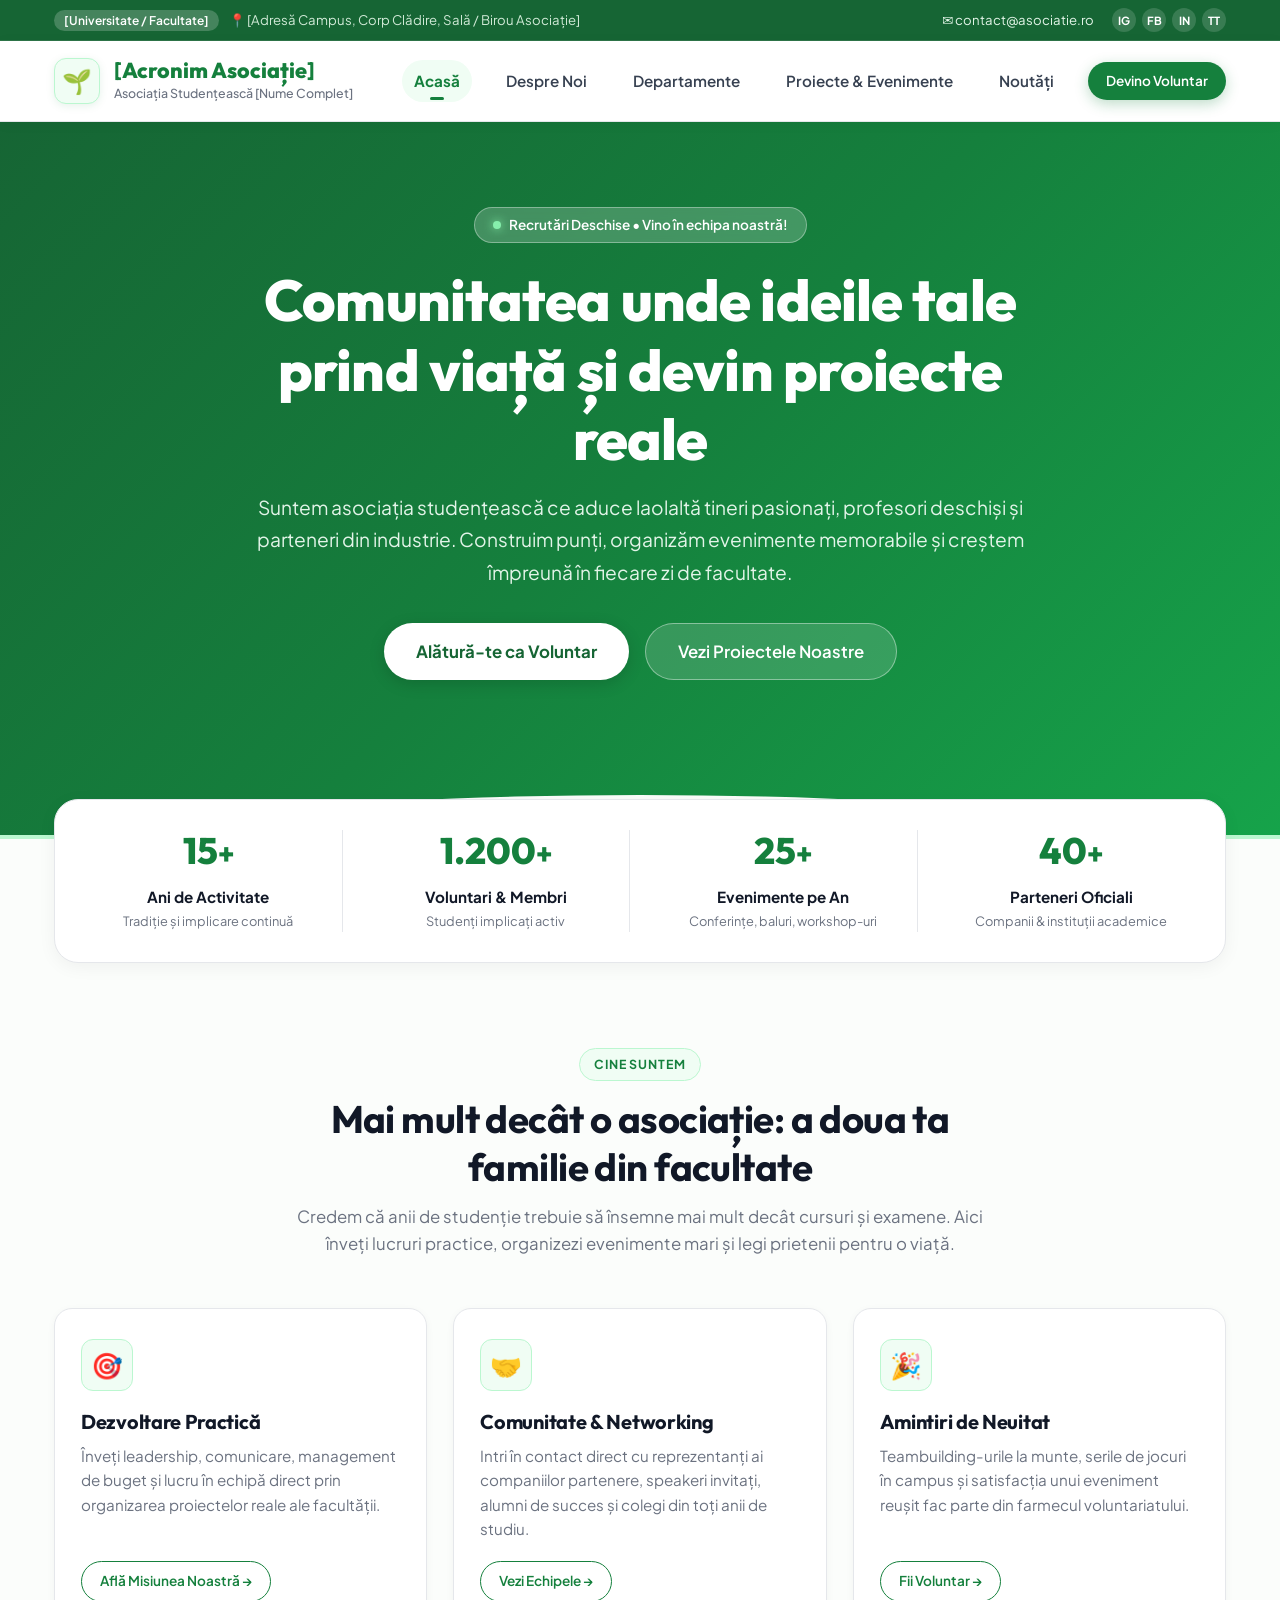
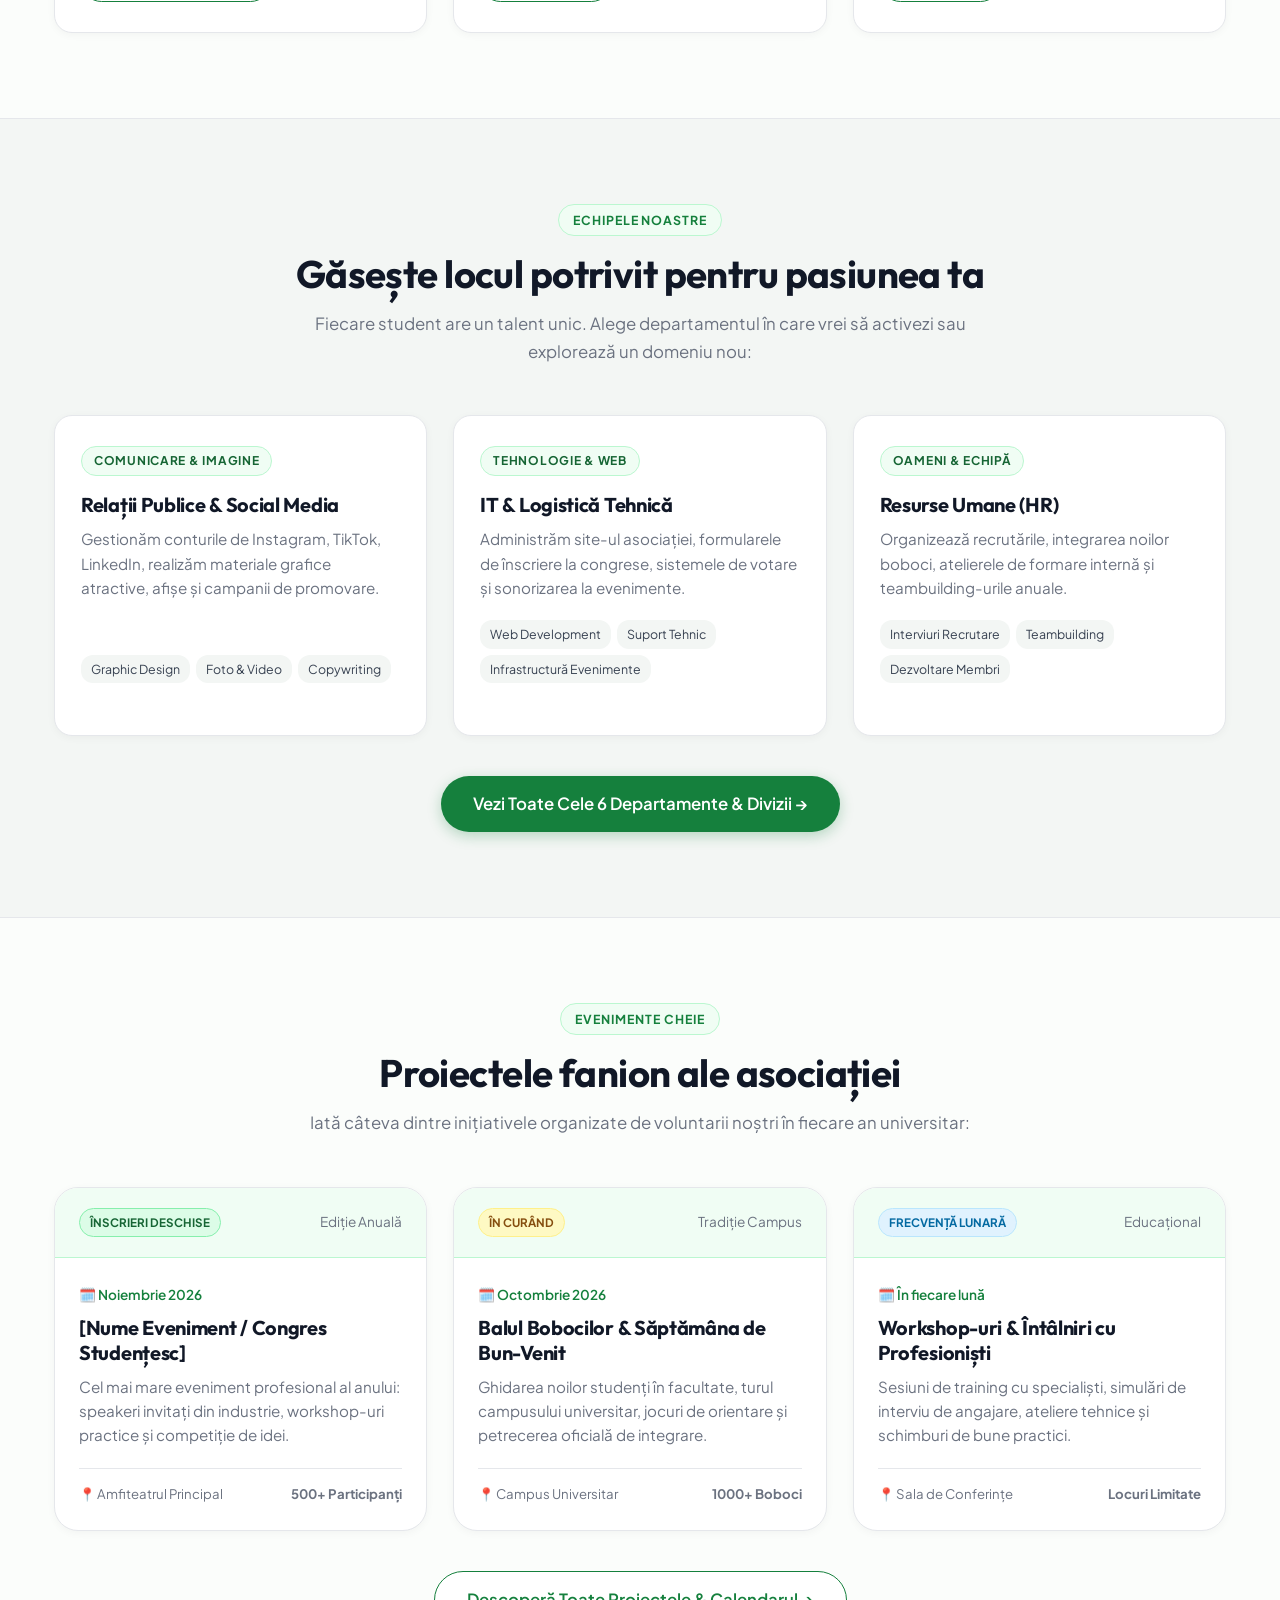
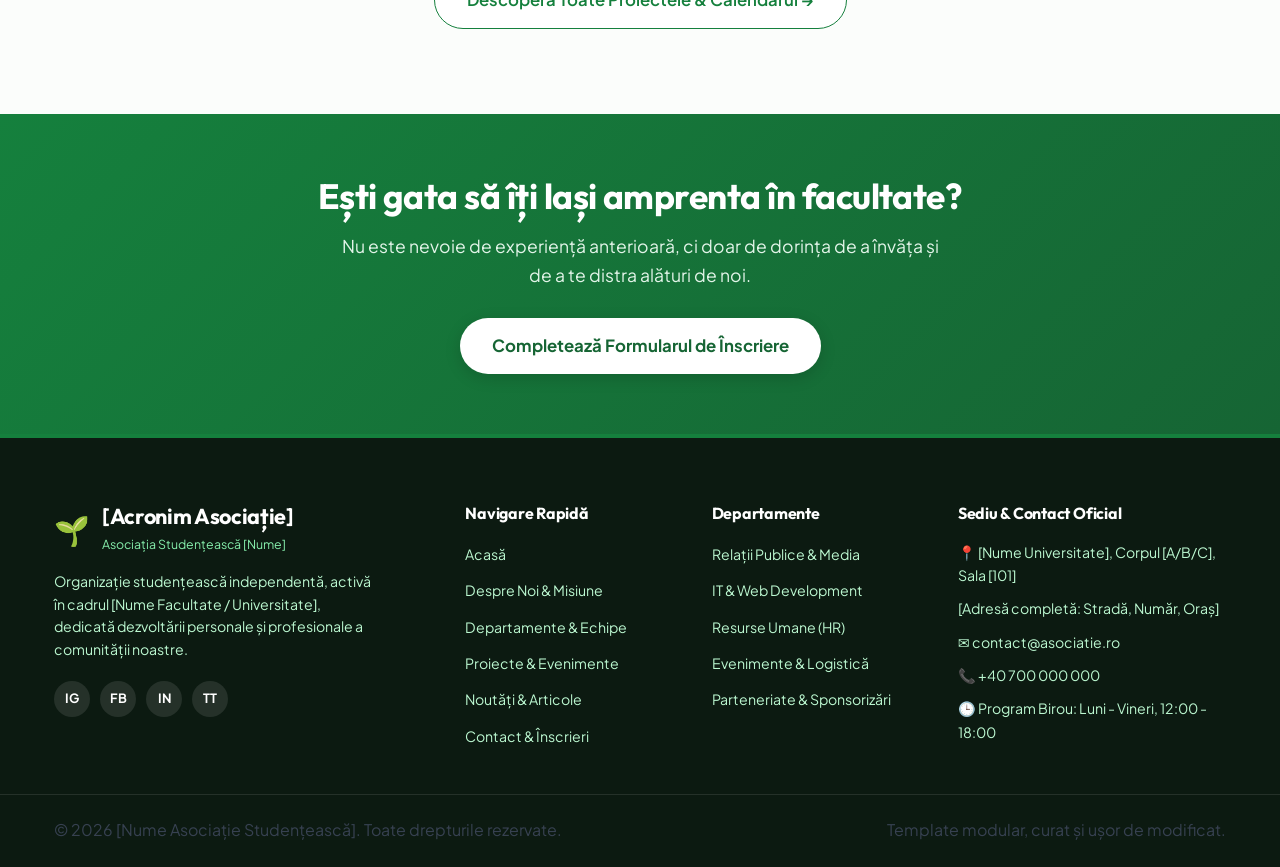
==== index.html @ 3b92b41a "Initial commit: Student Association Website Template" ====
<!DOCTYPE html>
<html lang="ro">
<head>
  <meta charset="UTF-8">
  <meta name="viewport" content="width=device-width, initial-scale=1.0">
  <title>[Nume Asociație] – Comunitatea Studenților din [Universitate]</title>
  <meta name="description" content="Template oficial pentru asociație studențească: proiecte, dezvoltare, voluntariat și reprezentare.">
  
  <!-- Favicon rotunjit -->
  <link rel="icon" href="data:image/svg+xml,<svg xmlns=%22http://www.w3.org/2000/svg%22 viewBox=%220 0 100 100%22><text y=%22.9em%22 font-size=%2290%22>🌱</text></svg>">

  <!-- Google Fonts: Plus Jakarta Sans & Outfit (Fonturi rotunjite, calde, prietenoase) -->
  <link rel="preconnect" href="https://fonts.googleapis.com">
  <link rel="preconnect" href="https://fonts.gstatic.com" crossorigin>
  <link href="https://fonts.googleapis.com/css2?family=Outfit:wght@500;600;700;800&family=Plus+Jakarta+Sans:wght@400;500;600;700&display=swap" rel="stylesheet">
  
  <link rel="stylesheet" href="style.css">
</head>
<body>

  <!-- Top Bar Instituțional (Sediu Campus & Contact Rapid) -->
  <div class="top-bar">
    <div class="container top-bar-content">
      <div class="top-bar-left">
        <span class="top-badge">[Universitate / Facultate]</span>
        <span class="top-info">📍 [Adresă Campus, Corp Clădire, Sală / Birou Asociație]</span>
      </div>
      <div class="top-bar-right">
        <a href="mailto:contact@asociatie.ro" class="top-link">✉️ contact@asociatie.ro</a>
        <div class="top-socials">
          <a href="#" aria-label="Instagram">IG</a>
          <a href="#" aria-label="Facebook">FB</a>
          <a href="#" aria-label="LinkedIn">IN</a>
          <a href="#" aria-label="TikTok">TT</a>
        </div>
      </div>
    </div>
  </div>

  <!-- Header / Meniu de Navigație Multi-Pagină -->
  <header class="navbar" id="navbar">
    <div class="container nav-container">
      <a href="index.html" class="brand-logo">
        <div class="logo-badge">🌱</div>
        <div class="brand-text-group">
          <!-- TEMPLATE: Schimbă acronimul și numele complet -->
          <span class="brand-title">[Acronim Asociație]</span>
          <span class="brand-subtitle">Asociația Studențească [Nume Complet]</span>
        </div>
      </a>

      <nav class="nav-menu" id="navMenu">
        <a href="index.html" class="nav-link active">Acasă</a>
        <a href="despre.html" class="nav-link">Despre Noi</a>
        <a href="departamente.html" class="nav-link">Departamente</a>
        <a href="proiecte.html" class="nav-link">Proiecte & Evenimente</a>
        <a href="noutati.html" class="nav-link">Noutăți</a>
        <a href="contact.html" class="btn btn-primary btn-sm">Devino Voluntar</a>
      </nav>

      <button class="mobile-toggle" id="mobileToggle" aria-label="Comută meniul">
        <span class="toggle-bar"></span>
        <span class="toggle-bar"></span>
        <span class="toggle-bar"></span>
      </button>
    </div>
  </header>

  <main>
    <!-- Hero Section (Cald, primitor, uman) -->
    <section class="hero-home">
      <div class="container hero-content">
        <div class="badge-friendly">
          <span class="pulse-dot"></span>
          <span>Recrutări Deschise • Vino în echipa noastră!</span>
        </div>

        <h1 class="hero-title">
          Comunitatea unde ideile tale prind viață și devin proiecte reale
        </h1>

        <p class="hero-desc">
          Suntem asociația studențească ce aduce laolaltă tineri pasionați, profesori deschiși și parteneri din industrie. 
          Construim punți, organizăm evenimente memorabile și creștem împreună în fiecare zi de facultate.
        </p>

        <div class="hero-buttons">
          <a href="contact.html" class="btn btn-white btn-lg">Alătură-te ca Voluntar</a>
          <a href="proiecte.html" class="btn btn-secondary btn-lg" style="background: rgba(255,255,255,0.15); color: #fff; border-color: rgba(255,255,255,0.4);">
            Vezi Proiectele Noastre
          </a>
        </div>
      </div>
    </section>

    <!-- Contoare Statistici Cheie -->
    <section style="margin-top: -50px; position: relative; z-index: 2;">
      <div class="container">
        <div class="stats-container">
          <div class="stat-item">
            <div class="stat-num-box">
              <span class="stat-number" data-target="15">15</span>
              <span class="stat-plus">+</span>
            </div>
            <div class="stat-label">Ani de Activitate</div>
            <div class="stat-desc">Tradiție și implicare continuă</div>
          </div>

          <div class="stat-item">
            <div class="stat-num-box">
              <span class="stat-number" data-target="1200">0</span>
              <span class="stat-plus">+</span>
            </div>
            <div class="stat-label">Voluntari & Membri</div>
            <div class="stat-desc">Studenți implicați activ</div>
          </div>

          <div class="stat-item">
            <div class="stat-num-box">
              <span class="stat-number" data-target="25">0</span>
              <span class="stat-plus">+</span>
            </div>
            <div class="stat-label">Evenimente pe An</div>
            <div class="stat-desc">Conferințe, baluri, workshop-uri</div>
          </div>

          <div class="stat-item">
            <div class="stat-num-box">
              <span class="stat-number" data-target="40">0</span>
              <span class="stat-plus">+</span>
            </div>
            <div class="stat-label">Parteneri Oficiali</div>
            <div class="stat-desc">Companii & instituții academice</div>
          </div>
        </div>
      </div>
    </section>

    <!-- Scurtă Prezentare Despre Noi (Teaser) -->
    <section class="section">
      <div class="container">
        <div class="section-header">
          <span class="pill-tag">Cine Suntem</span>
          <h2 class="section-title">Mai mult decât o asociație: a doua ta familie din facultate</h2>
          <p class="section-subtitle">
            Credem că anii de studenție trebuie să însemne mai mult decât cursuri și examene. 
            Aici înveți lucruri practice, organizezi evenimente mari și legi prietenii pentru o viață.
          </p>
        </div>

        <div class="cards-grid">
          <div class="card">
            <div class="card-icon">🎯</div>
            <h3 class="card-title">Dezvoltare Practică</h3>
            <p class="card-text">
              Înveți leadership, comunicare, management de buget și lucru în echipă direct prin organizarea proiectelor reale ale facultății.
            </p>
            <a href="despre.html" class="btn btn-secondary btn-sm" style="align-self: flex-start;">Află Misiunea Noastră →</a>
          </div>

          <div class="card">
            <div class="card-icon">🤝</div>
            <h3 class="card-title">Comunitate & Networking</h3>
            <p class="card-text">
              Intri în contact direct cu reprezentanți ai companiilor partenere, speakeri invitați, alumni de succes și colegi din toți anii de studiu.
            </p>
            <a href="departamente.html" class="btn btn-secondary btn-sm" style="align-self: flex-start;">Vezi Echipele →</a>
          </div>

          <div class="card">
            <div class="card-icon">🎉</div>
            <h3 class="card-title">Amintiri de Neuitat</h3>
            <p class="card-text">
              Teambuilding-urile la munte, serile de jocuri în campus și satisfacția unui eveniment reușit fac parte din farmecul voluntariatului.
            </p>
            <a href="contact.html" class="btn btn-secondary btn-sm" style="align-self: flex-start;">Fii Voluntar →</a>
          </div>
        </div>
      </div>
    </section>

    <!-- Teaser Departamente -->
    <section class="section section-alt">
      <div class="container">
        <div class="section-header">
          <span class="pill-tag">Echipele Noastre</span>
          <h2 class="section-title">Găsește locul potrivit pentru pasiunea ta</h2>
          <p class="section-subtitle">
            Fiecare student are un talent unic. Alege departamentul în care vrei să activezi sau explorează un domeniu nou:
          </p>
        </div>

        <div class="cards-grid">
          <div class="card">
            <span class="dept-badge">Comunicare & Imagine</span>
            <h3 class="card-title">Relații Publice & Social Media</h3>
            <p class="card-text">
              Gestionăm conturile de Instagram, TikTok, LinkedIn, realizăm materiale grafice atractive, afișe și campanii de promovare.
            </p>
            <ul class="dept-skills-list">
              <li>Graphic Design</li>
              <li>Foto & Video</li>
              <li>Copywriting</li>
            </ul>
          </div>

          <div class="card">
            <span class="dept-badge">Tehnologie & Web</span>
            <h3 class="card-title">IT & Logistică Tehnică</h3>
            <p class="card-text">
              Administrăm site-ul asociației, formularele de înscriere la congrese, sistemele de votare și sonorizarea la evenimente.
            </p>
            <ul class="dept-skills-list">
              <li>Web Development</li>
              <li>Suport Tehnic</li>
              <li>Infrastructură Evenimente</li>
            </ul>
          </div>

          <div class="card">
            <span class="dept-badge">Oameni & Echipă</span>
            <h3 class="card-title">Resurse Umane (HR)</h3>
            <p class="card-text">
              Organizează recrutările, integrarea noilor boboci, atelierele de formare internă și teambuilding-urile anuale.
            </p>
            <ul class="dept-skills-list">
              <li>Interviuri Recrutare</li>
              <li>Teambuilding</li>
              <li>Dezvoltare Membri</li>
            </ul>
          </div>
        </div>

        <div style="text-align: center; margin-top: 40px;">
          <a href="departamente.html" class="btn btn-primary btn-lg">Vezi Toate Cele 6 Departamente & Divizii →</a>
        </div>
      </div>
    </section>

    <!-- Teaser Proiecte Reper -->
    <section class="section">
      <div class="container">
        <div class="section-header">
          <span class="pill-tag">Evenimente Cheie</span>
          <h2 class="section-title">Proiectele fanion ale asociației</h2>
          <p class="section-subtitle">
            Iată câteva dintre inițiativele organizate de voluntarii noștri în fiecare an universitar:
          </p>
        </div>

        <div class="cards-grid">
          <div class="project-card">
            <div class="project-header-bar">
              <span class="project-tag tag-active">Înscrieri Deschise</span>
              <span style="font-size: 0.85rem; color: var(--text-muted);">Ediție Anuală</span>
            </div>
            <div class="project-body">
              <div class="project-date">🗓️ Noiembrie 2026</div>
              <h3 class="card-title">[Nume Eveniment / Congres Studențesc]</h3>
              <p class="card-text">
                Cel mai mare eveniment profesional al anului: speakeri invitați din industrie, workshop-uri practice și competiție de idei.
              </p>
              <div class="project-meta-row">
                <span>📍 Amfiteatrul Principal</span>
                <strong>500+ Participanți</strong>
              </div>
            </div>
          </div>

          <div class="project-card">
            <div class="project-header-bar">
              <span class="project-tag tag-upcoming">În Curând</span>
              <span style="font-size: 0.85rem; color: var(--text-muted);">Tradiție Campus</span>
            </div>
            <div class="project-body">
              <div class="project-date">🗓️ Octombrie 2026</div>
              <h3 class="card-title">Balul Bobocilor & Săptămâna de Bun-Venit</h3>
              <p class="card-text">
                Ghidarea noilor studenți în facultate, turul campusului universitar, jocuri de orientare și petrecerea oficială de integrare.
              </p>
              <div class="project-meta-row">
                <span>📍 Campus Universitar</span>
                <strong>1000+ Boboci</strong>
              </div>
            </div>
          </div>

          <div class="project-card">
            <div class="project-header-bar">
              <span class="project-tag tag-annual">Frecvență Lunară</span>
              <span style="font-size: 0.85rem; color: var(--text-muted);">Educațional</span>
            </div>
            <div class="project-body">
              <div class="project-date">🗓️ În fiecare lună</div>
              <h3 class="card-title">Workshop-uri & Întâlniri cu Profesioniști</h3>
              <p class="card-text">
                Sesiuni de training cu specialiști, simulări de interviu de angajare, ateliere tehnice și schimburi de bune practici.
              </p>
              <div class="project-meta-row">
                <span>📍 Sala de Conferințe</span>
                <strong>Locuri Limitate</strong>
              </div>
            </div>
          </div>
        </div>

        <div style="text-align: center; margin-top: 40px;">
          <a href="proiecte.html" class="btn btn-secondary btn-lg">Descoperă Toate Proiectele & Calendarul →</a>
        </div>
      </div>
    </section>

    <!-- Banner Invitație la Recrutare -->
    <section style="background: linear-gradient(135deg, #15803d, #166534); color: #fff; padding: 60px 0; text-align: center;">
      <div class="container">
        <h2 style="color: #fff; font-size: 2.2rem; margin-bottom: 14px;">Ești gata să îți lași amprenta în facultate?</h2>
        <p style="color: #e2f4e8; max-width: 600px; margin: 0 auto 28px; font-size: 1.1rem;">
          Nu este nevoie de experiență anterioară, ci doar de dorința de a învăța și de a te distra alături de noi.
        </p>
        <a href="contact.html" class="btn btn-white btn-lg">Completează Formularul de Înscriere</a>
      </div>
    </section>
  </main>

  <!-- Footer Comun -->
  <footer class="footer">
    <div class="container footer-grid">
      <div class="footer-col">
        <div class="footer-brand">
          <span style="font-size: 1.8rem;">🌱</span>
          <div>
            <h3 class="footer-brand-title">[Acronim Asociație]</h3>
            <span class="footer-brand-sub">Asociația Studențească [Nume]</span>
          </div>
        </div>
        <p class="footer-motto">
          Organizație studențească independentă, activă în cadrul [Nume Facultate / Universitate], 
          dedicată dezvoltării personale și profesionale a comunității noastre.
        </p>
        <div class="footer-social-row">
          <a href="#" class="footer-social-btn" aria-label="Instagram">IG</a>
          <a href="#" class="footer-social-btn" aria-label="Facebook">FB</a>
          <a href="#" class="footer-social-btn" aria-label="LinkedIn">IN</a>
          <a href="#" class="footer-social-btn" aria-label="TikTok">TT</a>
        </div>
      </div>

      <div class="footer-col">
        <h4 class="footer-heading">Navigare Rapidă</h4>
        <ul class="footer-nav">
          <li><a href="index.html">Acasă</a></li>
          <li><a href="despre.html">Despre Noi & Misiune</a></li>
          <li><a href="departamente.html">Departamente & Echipe</a></li>
          <li><a href="proiecte.html">Proiecte & Evenimente</a></li>
          <li><a href="noutati.html">Noutăți & Articole</a></li>
          <li><a href="contact.html">Contact & Înscrieri</a></li>
        </ul>
      </div>

      <div class="footer-col">
        <h4 class="footer-heading">Departamente</h4>
        <ul class="footer-nav">
          <li><a href="departamente.html">Relații Publice & Media</a></li>
          <li><a href="departamente.html">IT & Web Development</a></li>
          <li><a href="departamente.html">Resurse Umane (HR)</a></li>
          <li><a href="departamente.html">Evenimente & Logistică</a></li>
          <li><a href="departamente.html">Parteneriate & Sponsorizări</a></li>
        </ul>
      </div>

      <div class="footer-col">
        <h4 class="footer-heading">Sediu & Contact Oficial</h4>
        <ul class="footer-contact-list">
          <li>📍 [Nume Universitate], Corpul [A/B/C], Sala [101]</li>
          <li>[Adresă completă: Stradă, Număr, Oraș]</li>
          <li>✉️ contact@asociatie.ro</li>
          <li>📞 +40 700 000 000</li>
          <li>🕒 Program Birou: Luni - Vineri, 12:00 - 18:00</li>
        </ul>
      </div>
    </div>

    <div class="footer-bottom">
      <div class="container footer-bottom-content">
        <p>© 2026 [Nume Asociație Studențească]. Toate drepturile rezervate.</p>
        <p>Template modular, curat și ușor de modificat.</p>
      </div>
    </div>
  </footer>

  <script src="app.js"></script>
</body>
</html>
---- style.css ----
/* ==========================================================================
   TEMPLATE SITE ASOCIAȚIE STUDENȚEASCĂ
   Design System: Cald, Prietenos, Rotunjit & Uman
   
   👉 CUM SCHIMBI CULORILE PENTRU ASOCIAȚIA TA:
   Modifică valorile de mai jos din secțiunea :root (ex: --brand-primary).
   ========================================================================== */

:root {
  /* 🎨 PALETA DE CULORI (Personalizabilă) */
  --brand-primary: #15803d;        /* Verde universitar clasic (poți schimba cu albastru #1d4ed8, vișiniu #991b1b etc.) */
  --brand-primary-hover: #166534;  /* Nuanță mai închisă la hover */
  --brand-primary-soft: #f0fdf4;   /* Ton pastel pentru fundaluri carduri */
  --brand-primary-border: #bbf7d0; /* Borduri subtile */
  
  --brand-accent: #0284c7;         /* Accent secundar (ex: linkuri / categorii) */
  --brand-accent-soft: #e0f2fe;

  --color-warm-gold: #f59e0b;
  --color-tag-bg: #f8fafc;

  /* 📄 FUNDALURI & TEXTE */
  --bg-page: #fbfdfb;              /* Alb cald, relaxant pentru ochi */
  --bg-white: #ffffff;             /* Alb imaculat pentru carduri */
  --bg-subtle: #f3f6f4;            /* Gri-verde foarte deschis pentru secțiuni alternate */
  --bg-dark-footer: #0c1a11;       /* Verde închis/cărbune pentru footer */

  --text-title: #111827;           /* Text titluri (contrast ridicat, cald) */
  --text-main: #374151;            /* Text conținut */
  --text-muted: #6b7280;           /* Text secundar/subtitluri */
  --text-light: #9ca3af;

  --border-light: #e5e7eb;
  --border-soft: #d1d5db;

  /* 🔤 TIPOGRAFIE ROTUNJITĂ & PRIETENOASĂ */
  --font-body: 'Plus Jakarta Sans', system-ui, -apple-system, sans-serif;
  --font-heading: 'Outfit', 'Plus Jakarta Sans', sans-serif;

  /* 🔘 FORME ROTUNJITE (Human & Friendly) */
  --radius-xs: 8px;
  --radius-sm: 12px;
  --radius-md: 18px;
  --radius-lg: 24px;
  --radius-pill: 9999px;

  /* ☁️ UMBRE FINE & NATURALE */
  --shadow-subtle: 0 2px 8px rgba(0, 0, 0, 0.04);
  --shadow-card: 0 4px 18px rgba(0, 0, 0, 0.05);
  --shadow-hover: 0 12px 30px rgba(21, 128, 61, 0.12);

  --transition: all 0.25s cubic-bezier(0.16, 1, 0.3, 1);
}

/* ==========================================================================
   Reset & Stiluri de Bază
   ========================================================================== */
*, *::before, *::after {
  margin: 0;
  padding: 0;
  box-sizing: border-box;
}

html {
  scroll-behavior: smooth;
  font-size: 16px;
}

body {
  font-family: var(--font-body);
  background-color: var(--bg-page);
  color: var(--text-main);
  line-height: 1.65;
  min-height: 100vh;
  display: flex;
  flex-direction: column;
  -webkit-font-smoothing: antialiased;
}

main {
  flex-grow: 1;
}

.container {
  width: 100%;
  max-width: 1220px;
  margin: 0 auto;
  padding: 0 24px;
}

/* Tipografie */
h1, h2, h3, h4, h5, h6 {
  font-family: var(--font-heading);
  color: var(--text-title);
  line-height: 1.25;
  letter-spacing: -0.015em;
  font-weight: 700;
}

p {
  color: var(--text-main);
  font-size: 1rem;
}

a {
  color: var(--brand-primary);
  text-decoration: none;
  transition: var(--transition);
}

a:hover {
  color: var(--brand-primary-hover);
}

/* ==========================================================================
   Header & Bara de Sus (Top Bar)
   ========================================================================== */
.top-bar {
  background: var(--brand-primary-hover);
  color: #e2f4e7;
  font-size: 0.825rem;
  padding: 8px 0;
  border-bottom: 1px solid rgba(255, 255, 255, 0.1);
}

.top-bar-content {
  display: flex;
  justify-content: space-between;
  align-items: center;
  flex-wrap: wrap;
  gap: 12px;
}

.top-badge {
  background: rgba(255, 255, 255, 0.2);
  color: #fff;
  padding: 3px 10px;
  border-radius: var(--radius-pill);
  font-weight: 600;
  font-size: 0.75rem;
  margin-right: 8px;
}

.top-info {
  color: #d1ead7;
}

.top-bar-right {
  display: flex;
  align-items: center;
  gap: 18px;
}

.top-link {
  color: #e2f4e7;
  font-size: 0.825rem;
}

.top-link:hover {
  color: #fff;
  text-decoration: underline;
}

.top-socials {
  display: flex;
  gap: 6px;
}

.top-socials a {
  display: inline-flex;
  align-items: center;
  justify-content: center;
  width: 24px;
  height: 24px;
  background: rgba(255, 255, 255, 0.15);
  color: #fff;
  border-radius: 50%;
  font-size: 0.7rem;
  font-weight: 700;
}

.top-socials a:hover {
  background: #fff;
  color: var(--brand-primary);
}

/* ==========================================================================
   Navigație Principală (Sticky & Meniu Multi-Pagină)
   ========================================================================== */
.navbar {
  position: sticky;
  top: 0;
  z-index: 1000;
  background: #ffffff;
  border-bottom: 1px solid var(--border-light);
  box-shadow: 0 2px 14px rgba(0, 0, 0, 0.04);
}

.nav-container {
  display: flex;
  align-items: center;
  justify-content: space-between;
  height: 80px;
}

.brand-logo {
  display: flex;
  align-items: center;
  gap: 14px;
  text-decoration: none;
}

.logo-badge {
  width: 46px;
  height: 46px;
  background: var(--brand-primary-soft);
  border: 1.5px solid var(--brand-primary-border);
  border-radius: var(--radius-sm);
  display: flex;
  align-items: center;
  justify-content: center;
  font-size: 1.5rem;
  box-shadow: 0 2px 8px rgba(21, 128, 61, 0.1);
  transition: var(--transition);
}

.brand-logo:hover .logo-badge {
  transform: rotate(-6deg) scale(1.05);
}

.brand-text-group {
  display: flex;
  flex-direction: column;
}

.brand-title {
  font-family: var(--font-heading);
  font-size: 1.35rem;
  font-weight: 800;
  color: var(--brand-primary);
  line-height: 1.15;
}

.brand-subtitle {
  font-size: 0.775rem;
  color: var(--text-muted);
  font-weight: 500;
}

.nav-menu {
  display: flex;
  align-items: center;
  gap: 22px;
}

.nav-link {
  font-size: 0.95rem;
  font-weight: 600;
  color: var(--text-main);
  padding: 8px 12px;
  border-radius: var(--radius-pill);
  transition: var(--transition);
  position: relative;
}

.nav-link:hover {
  color: var(--brand-primary);
  background: var(--brand-primary-soft);
}

/* Starea activă a paginii curente */
.nav-link.active {
  color: var(--brand-primary);
  background: var(--brand-primary-soft);
  font-weight: 700;
}

.nav-link.active::after {
  content: '';
  position: absolute;
  bottom: 2px;
  left: 50%;
  transform: translateX(-50%);
  width: 14px;
  height: 3px;
  background: var(--brand-primary);
  border-radius: var(--radius-pill);
}

.mobile-toggle {
  display: none;
  flex-direction: column;
  justify-content: space-around;
  width: 42px;
  height: 42px;
  background: var(--bg-subtle);
  border: 1px solid var(--border-light);
  border-radius: var(--radius-sm);
  padding: 10px;
  cursor: pointer;
}

.toggle-bar {
  width: 100%;
  height: 2.5px;
  background: var(--text-title);
  border-radius: 2px;
  transition: var(--transition);
}

.mobile-toggle.active .toggle-bar:nth-child(1) {
  transform: translateY(7px) rotate(45deg);
}

.mobile-toggle.active .toggle-bar:nth-child(2) {
  opacity: 0;
}

.mobile-toggle.active .toggle-bar:nth-child(3) {
  transform: translateY(-7px) rotate(-45deg);
}

/* ==========================================================================
   Butoane Rotunjite & Prietenoase
   ========================================================================== */
.btn {
  display: inline-flex;
  align-items: center;
  justify-content: center;
  gap: 8px;
  padding: 12px 26px;
  border-radius: var(--radius-pill);
  font-weight: 600;
  font-size: 0.95rem;
  text-decoration: none;
  cursor: pointer;
  border: none;
  transition: var(--transition);
}

.btn-sm {
  padding: 8px 18px;
  font-size: 0.85rem;
}

.btn-lg {
  padding: 14px 32px;
  font-size: 1.05rem;
}

.btn-block {
  width: 100%;
}

.btn-primary {
  background-color: var(--brand-primary);
  color: #ffffff;
  box-shadow: 0 4px 14px rgba(21, 128, 61, 0.28);
}

.btn-primary:hover {
  background-color: var(--brand-primary-hover);
  color: #ffffff;
  transform: translateY(-2px);
  box-shadow: 0 6px 20px rgba(21, 128, 61, 0.38);
}

.btn-secondary {
  background-color: #ffffff;
  color: var(--brand-primary);
  border: 1.5px solid var(--brand-primary);
}

.btn-secondary:hover {
  background-color: var(--brand-primary-soft);
  transform: translateY(-2px);
}

.btn-white {
  background: #ffffff;
  color: var(--brand-primary-hover);
  font-weight: 700;
  box-shadow: 0 4px 16px rgba(0, 0, 0, 0.15);
}

.btn-white:hover {
  background: #f0fdf4;
  transform: translateY(-2px);
}

/* ==========================================================================
   Hero Section & Page Header
   ========================================================================== */
.hero-home {
  background: linear-gradient(135deg, #166534 0%, #15803d 50%, #16a34a 100%);
  color: #ffffff;
  padding: 85px 0 105px;
  position: relative;
  overflow: hidden;
  border-bottom: 4px solid var(--brand-primary-border);
}

.hero-home::after {
  content: '';
  position: absolute;
  bottom: -40px;
  left: 0;
  right: 0;
  height: 80px;
  background: var(--bg-page);
  border-radius: 50% 50% 0 0 / 100% 100% 0 0;
}

.hero-content {
  text-align: center;
  max-width: 860px;
  margin: 0 auto;
  position: relative;
  z-index: 1;
}

.badge-friendly {
  display: inline-flex;
  align-items: center;
  gap: 8px;
  background: rgba(255, 255, 255, 0.2);
  border: 1px solid rgba(255, 255, 255, 0.35);
  backdrop-filter: blur(8px);
  padding: 6px 18px;
  border-radius: var(--radius-pill);
  font-size: 0.85rem;
  font-weight: 600;
  color: #ffffff;
  margin-bottom: 22px;
}

.pulse-dot {
  width: 8px;
  height: 8px;
  border-radius: 50%;
  background-color: #86efac;
  box-shadow: 0 0 10px #86efac;
}

.hero-title {
  font-size: clamp(2.2rem, 4.5vw, 3.6rem);
  font-weight: 800;
  color: #ffffff;
  line-height: 1.2;
  margin-bottom: 18px;
}

.hero-desc {
  font-size: clamp(1.05rem, 1.8vw, 1.2rem);
  color: #e2f4e8;
  line-height: 1.7;
  margin-bottom: 34px;
}

.hero-buttons {
  display: flex;
  justify-content: center;
  gap: 16px;
  flex-wrap: wrap;
  margin-bottom: 50px;
}

/* Header interior pentru pagini secundare (Despre, Departamente etc.) */
.page-hero {
  background: linear-gradient(135deg, #166534 0%, #15803d 100%);
  color: #ffffff;
  padding: 60px 0 65px;
  text-align: center;
  position: relative;
}

.page-hero-title {
  font-size: clamp(2rem, 3.5vw, 2.8rem);
  color: #ffffff;
  margin-bottom: 12px;
}

.page-hero-subtitle {
  font-size: 1.1rem;
  color: #d1ead7;
  max-width: 650px;
  margin: 0 auto;
}

/* ==========================================================================
   Contoare Statistici (Hero Stats)
   ========================================================================== */
.stats-container {
  display: grid;
  grid-template-columns: repeat(4, 1fr);
  gap: 20px;
  background: #ffffff;
  border: 1px solid var(--border-light);
  border-radius: var(--radius-lg);
  padding: 30px 20px;
  box-shadow: var(--shadow-card);
  margin-top: 10px;
}

.stat-item {
  text-align: center;
  padding: 0 10px;
  border-right: 1px solid var(--border-light);
}

.stat-item:last-child {
  border-right: none;
}

.stat-num-box {
  display: flex;
  justify-content: center;
  align-items: baseline;
  margin-bottom: 6px;
}

.stat-number {
  font-family: var(--font-heading);
  font-size: 2.3rem;
  font-weight: 800;
  color: var(--brand-primary);
  line-height: 1;
}

.stat-plus {
  font-family: var(--font-heading);
  font-size: 1.8rem;
  font-weight: 800;
  color: var(--brand-primary);
}

.stat-label {
  font-weight: 700;
  font-size: 0.95rem;
  color: var(--text-title);
  margin-bottom: 2px;
}

.stat-desc {
  font-size: 0.8rem;
  color: var(--text-muted);
}

/* ==========================================================================
   Secțiuni Generale & Titluri
   ========================================================================== */
.section {
  padding: 85px 0;
}

.section-alt {
  background-color: var(--bg-subtle);
  border-top: 1px solid var(--border-light);
  border-bottom: 1px solid var(--border-light);
}

.section-header {
  text-align: center;
  max-width: 700px;
  margin: 0 auto 50px;
}

.pill-tag {
  display: inline-block;
  font-size: 0.775rem;
  font-weight: 700;
  text-transform: uppercase;
  letter-spacing: 0.08em;
  color: var(--brand-primary);
  background: var(--brand-primary-soft);
  border: 1px solid var(--brand-primary-border);
  padding: 5px 14px;
  border-radius: var(--radius-pill);
  margin-bottom: 14px;
}

.section-title {
  font-size: clamp(1.8rem, 3vw, 2.4rem);
  color: var(--text-title);
  margin-bottom: 12px;
}

.section-subtitle {
  font-size: 1.05rem;
  color: var(--text-muted);
}

/* ==========================================================================
   Carduri & Grilaje (Grid Layouts)
   ========================================================================== */
.cards-grid {
  display: grid;
  grid-template-columns: repeat(auto-fit, minmax(320px, 1fr));
  gap: 26px;
}

.card {
  background: var(--bg-white);
  border: 1px solid var(--border-light);
  border-radius: var(--radius-md);
  padding: 30px 26px;
  box-shadow: var(--shadow-subtle);
  transition: var(--transition);
  display: flex;
  flex-direction: column;
}

.card:hover {
  transform: translateY(-4px);
  border-color: var(--brand-primary-border);
  box-shadow: var(--shadow-hover);
}

.card-icon {
  width: 52px;
  height: 52px;
  background: var(--brand-primary-soft);
  border: 1px solid var(--brand-primary-border);
  border-radius: var(--radius-sm);
  display: flex;
  align-items: center;
  justify-content: center;
  font-size: 1.6rem;
  margin-bottom: 18px;
}

.card-title {
  font-size: 1.25rem;
  margin-bottom: 10px;
  color: var(--text-title);
}

.card-text {
  font-size: 0.95rem;
  color: var(--text-muted);
  line-height: 1.6;
  margin-bottom: 20px;
  flex-grow: 1;
}

/* Carduri pentru Departamente */
.dept-badge {
  display: inline-block;
  align-self: flex-start;
  font-size: 0.75rem;
  font-weight: 700;
  text-transform: uppercase;
  letter-spacing: 0.06em;
  padding: 4px 12px;
  background: var(--brand-primary-soft);
  color: var(--brand-primary-hover);
  border: 1px solid var(--brand-primary-border);
  border-radius: var(--radius-pill);
  margin-bottom: 16px;
}

.dept-skills-list {
  list-style: none;
  display: flex;
  flex-wrap: wrap;
  gap: 6px;
  margin-bottom: 22px;
}

.dept-skills-list li {
  font-size: 0.775rem;
  background: var(--bg-subtle);
  color: var(--text-main);
  padding: 4px 10px;
  border-radius: var(--radius-sm);
}

/* Carduri pentru Proiecte & Evenimente */
.project-card {
  background: var(--bg-white);
  border: 1px solid var(--border-light);
  border-radius: var(--radius-lg);
  overflow: hidden;
  box-shadow: var(--shadow-subtle);
  transition: var(--transition);
  display: flex;
  flex-direction: column;
}

.project-card:hover {
  transform: translateY(-5px);
  border-color: var(--brand-primary-border);
  box-shadow: var(--shadow-hover);
}

.project-header-bar {
  padding: 20px 24px;
  background: var(--brand-primary-soft);
  border-bottom: 1px solid var(--brand-primary-border);
  display: flex;
  justify-content: space-between;
  align-items: center;
}

.project-tag {
  font-size: 0.725rem;
  font-weight: 700;
  text-transform: uppercase;
  padding: 4px 10px;
  border-radius: var(--radius-pill);
}

.tag-active {
  background: #dcfce7;
  color: #166534;
  border: 1px solid #86efac;
}

.tag-upcoming {
  background: #fef9c3;
  color: #854d0e;
  border: 1px solid #fef08a;
}

.tag-annual {
  background: #e0f2fe;
  color: #0369a1;
  border: 1px solid #bae6fd;
}

.project-body {
  padding: 26px 24px;
  display: flex;
  flex-direction: column;
  flex-grow: 1;
}

.project-date {
  font-size: 0.85rem;
  font-weight: 600;
  color: var(--brand-primary);
  margin-bottom: 8px;
}

.project-meta-row {
  border-top: 1px solid var(--border-light);
  padding-top: 14px;
  margin-top: auto;
  display: flex;
  justify-content: space-between;
  font-size: 0.825rem;
  color: var(--text-muted);
}

/* Carduri pentru Echipa de Conducere */
.team-grid {
  display: grid;
  grid-template-columns: repeat(auto-fit, minmax(260px, 1fr));
  gap: 24px;
}

.team-card {
  background: var(--bg-white);
  border: 1px solid var(--border-light);
  border-radius: var(--radius-md);
  padding: 28px 22px;
  text-align: center;
  transition: var(--transition);
  box-shadow: var(--shadow-subtle);
}

.team-card:hover {
  transform: translateY(-4px);
  border-color: var(--brand-primary-border);
  box-shadow: var(--shadow-hover);
}

.team-avatar {
  width: 68px;
  height: 68px;
  border-radius: 50%;
  background: var(--brand-primary);
  color: #fff;
  display: flex;
  align-items: center;
  justify-content: center;
  font-weight: 800;
  font-size: 1.3rem;
  margin: 0 auto 16px;
  box-shadow: 0 4px 12px rgba(21, 128, 61, 0.25);
}

.team-role {
  display: inline-block;
  font-size: 0.775rem;
  font-weight: 700;
  color: var(--brand-primary);
  background: var(--brand-primary-soft);
  padding: 3px 10px;
  border-radius: var(--radius-pill);
  margin-bottom: 8px;
}

.team-name {
  font-size: 1.15rem;
  margin-bottom: 6px;
}

.team-bio {
  font-size: 0.875rem;
  color: var(--text-muted);
  line-height: 1.5;
  margin-bottom: 14px;
}

.team-email {
  font-size: 0.825rem;
  color: var(--brand-primary);
  font-weight: 600;
}

/* ==========================================================================
   Noutăți & Articole Blog
   ========================================================================== */
.news-grid {
  display: grid;
  grid-template-columns: repeat(auto-fit, minmax(320px, 1fr));
  gap: 28px;
}

.news-card {
  background: var(--bg-white);
  border: 1px solid var(--border-light);
  border-radius: var(--radius-lg);
  padding: 28px 24px;
  box-shadow: var(--shadow-subtle);
  transition: var(--transition);
  display: flex;
  flex-direction: column;
}

.news-card:hover {
  transform: translateY(-4px);
  border-color: var(--brand-primary-border);
  box-shadow: var(--shadow-hover);
}

.news-date {
  font-size: 0.825rem;
  color: var(--text-muted);
  margin-bottom: 10px;
}

.news-title {
  font-size: 1.25rem;
  margin-bottom: 10px;
}

.news-excerpt {
  font-size: 0.925rem;
  color: var(--text-muted);
  line-height: 1.6;
  margin-bottom: 20px;
  flex-grow: 1;
}

/* ==========================================================================
   Formular de Contact & Înscriere Voluntari
   ========================================================================== */
.contact-layout {
  display: grid;
  grid-template-columns: 1fr 1.2fr;
  gap: 40px;
}

.contact-info-card {
  background: var(--brand-primary-soft);
  border: 1.5px solid var(--brand-primary-border);
  border-radius: var(--radius-lg);
  padding: 40px 32px;
}

.contact-info-title {
  font-size: 1.6rem;
  color: var(--brand-primary-hover);
  margin-bottom: 14px;
}

.contact-item {
  display: flex;
  align-items: flex-start;
  gap: 14px;
  margin-top: 20px;
}

.contact-icon {
  font-size: 1.3rem;
  width: 38px;
  height: 38px;
  background: #ffffff;
  border-radius: 50%;
  display: flex;
  align-items: center;
  justify-content: center;
  flex-shrink: 0;
  box-shadow: var(--shadow-subtle);
}

.form-card {
  background: var(--bg-white);
  border: 1px solid var(--border-light);
  border-radius: var(--radius-lg);
  padding: 38px 32px;
  box-shadow: var(--shadow-card);
}

.form-group {
  margin-bottom: 18px;
}

.form-row {
  display: grid;
  grid-template-columns: 1fr 1fr;
  gap: 16px;
}

.form-label {
  display: block;
  font-size: 0.875rem;
  font-weight: 600;
  color: var(--text-title);
  margin-bottom: 6px;
}

.form-control {
  width: 100%;
  padding: 12px 16px;
  border: 1.5px solid var(--border-light);
  border-radius: var(--radius-sm);
  font-family: var(--font-body);
  font-size: 0.95rem;
  color: var(--text-title);
  background-color: #ffffff;
  outline: none;
  transition: var(--transition);
}

.form-control:focus {
  border-color: var(--brand-primary);
  box-shadow: 0 0 0 3px rgba(21, 128, 61, 0.15);
}

.form-feedback {
  display: none;
  padding: 14px 18px;
  border-radius: var(--radius-sm);
  font-size: 0.925rem;
  font-weight: 600;
  margin-top: 16px;
}

.form-feedback.success {
  display: block;
  background-color: #dcfce7;
  border: 1px solid #86efac;
  color: #166534;
}

/* ==========================================================================
   Secțiune FAQ (Întrebări Frecvente)
   ========================================================================== */
.faq-list {
  max-width: 800px;
  margin: 0 auto;
  display: flex;
  flex-direction: column;
  gap: 14px;
}

.faq-item {
  background: var(--bg-white);
  border: 1px solid var(--border-light);
  border-radius: var(--radius-md);
  padding: 22px 24px;
  cursor: pointer;
  transition: var(--transition);
}

.faq-item:hover {
  border-color: var(--brand-primary-border);
}

.faq-question {
  display: flex;
  justify-content: space-between;
  align-items: center;
  font-size: 1.05rem;
  font-weight: 700;
  color: var(--text-title);
}

.faq-answer {
  display: none;
  font-size: 0.925rem;
  color: var(--text-muted);
  line-height: 1.6;
  margin-top: 12px;
  padding-top: 12px;
  border-top: 1px solid var(--border-light);
}

.faq-item.open .faq-answer {
  display: block;
}

.faq-item.open .faq-arrow {
  transform: rotate(180deg);
}

/* ==========================================================================
   Footer
   ========================================================================== */
.footer {
  background-color: var(--bg-dark-footer);
  color: #d1ead7;
  padding: 65px 0 24px;
  border-top: 4px solid var(--brand-primary);
  margin-top: auto;
}

.footer-grid {
  display: grid;
  grid-template-columns: 1.8fr 1fr 1fr 1.3fr;
  gap: 40px;
  margin-bottom: 45px;
}

.footer-brand {
  display: flex;
  align-items: center;
  gap: 12px;
  margin-bottom: 14px;
}

.footer-brand-title {
  color: #ffffff;
  font-size: 1.35rem;
}

.footer-brand-sub {
  font-size: 0.775rem;
  color: #86efac;
}

.footer-motto {
  font-size: 0.885rem;
  line-height: 1.6;
  color: #bbf7d0;
  margin-bottom: 20px;
  max-width: 320px;
}

.footer-social-row {
  display: flex;
  gap: 10px;
}

.footer-social-btn {
  width: 36px;
  height: 36px;
  border-radius: 50%;
  background: rgba(255, 255, 255, 0.1);
  display: flex;
  align-items: center;
  justify-content: center;
  color: #ffffff;
  font-size: 0.8rem;
  font-weight: 700;
  transition: var(--transition);
}

.footer-social-btn:hover {
  background: var(--brand-primary);
  color: #ffffff;
  transform: translateY(-2px);
}

.footer-heading {
  font-size: 1rem;
  color: #ffffff;
  margin-bottom: 18px;
}

.footer-nav {
  list-style: none;
  display: flex;
  flex-direction: column;
  gap: 10px;
}

.footer-nav a {
  color: #bbf7d0;
  font-size: 0.885rem;
  transition: var(--transition);
}

.footer-nav a:hover {
  color: #ffffff;
  padding-left: 4px;
}

.footer-contact-list {
  list-style: none;
  display: flex;
  flex-direction: column;
  gap: 10px;
  font-size: 0.885rem;
  color: #bbf7d0;
}

.footer-bottom {
  border-top: 1px solid rgba(255, 255, 255, 0.1);
  padding-top: 22px;
}

.footer-bottom-content {
  display: flex;
  justify-content: space-between;
  align-items: center;
  font-size: 0.825rem;
  color: #86efac;
  flex-wrap: wrap;
  gap: 10px;
}

/* ==========================================================================
   Responsive Adaptations
   ========================================================================== */
@media (max-width: 992px) {
  .stats-container {
    grid-template-columns: repeat(2, 1fr);
    gap: 20px;
  }

  .stat-item {
    border-right: none;
    border-bottom: 1px solid var(--border-light);
    padding-bottom: 14px;
  }

  .stat-item:nth-child(3),
  .stat-item:nth-child(4) {
    border-bottom: none;
    padding-bottom: 0;
  }

  .contact-layout {
    grid-template-columns: 1fr;
  }

  .footer-grid {
    grid-template-columns: 1fr 1fr;
  }
}

@media (max-width: 768px) {
  .top-bar-left {
    display: none;
  }

  .top-bar-content {
    justify-content: center;
  }

  .mobile-toggle {
    display: flex;
  }

  .nav-menu {
    position: fixed;
    top: 80px;
    left: 0;
    right: 0;
    background: #ffffff;
    flex-direction: column;
    padding: 26px 20px;
    gap: 14px;
    border-bottom: 2px solid var(--brand-primary);
    box-shadow: 0 12px 30px rgba(0, 0, 0, 0.1);
    transform: translateY(-120%);
    opacity: 0;
    visibility: hidden;
    transition: var(--transition);
  }

  .nav-menu.active {
    transform: translateY(0);
    opacity: 1;
    visibility: visible;
  }

  .nav-link {
    width: 100%;
    text-align: center;
  }

  .stats-container {
    grid-template-columns: 1fr;
  }

  .stat-item {
    border-bottom: 1px solid var(--border-light);
  }

  .stat-item:last-child {
    border-bottom: none;
  }

  .form-row {
    grid-template-columns: 1fr;
  }

  .footer-grid {
    grid-template-columns: 1fr;
    gap: 28px;
  }

  .footer-bottom-content {
    flex-direction: column;
    text-align: center;
  }
}
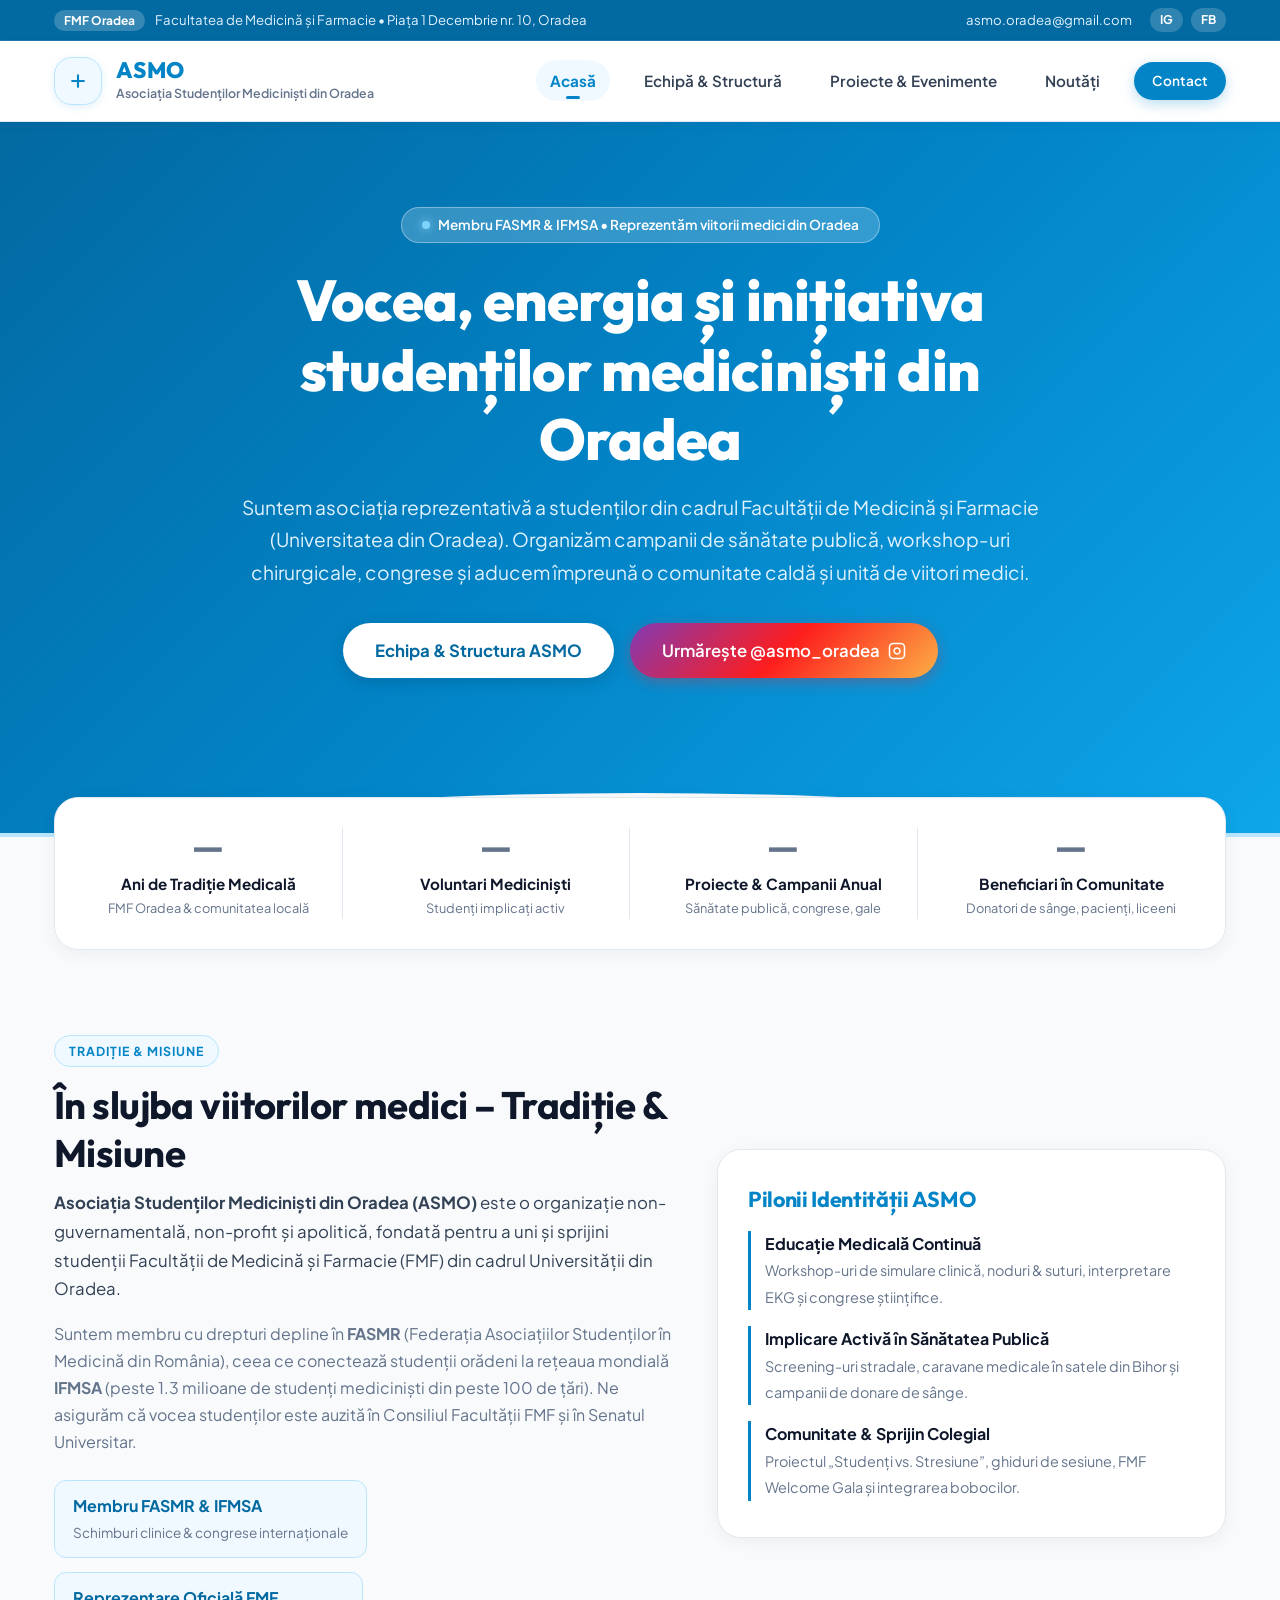
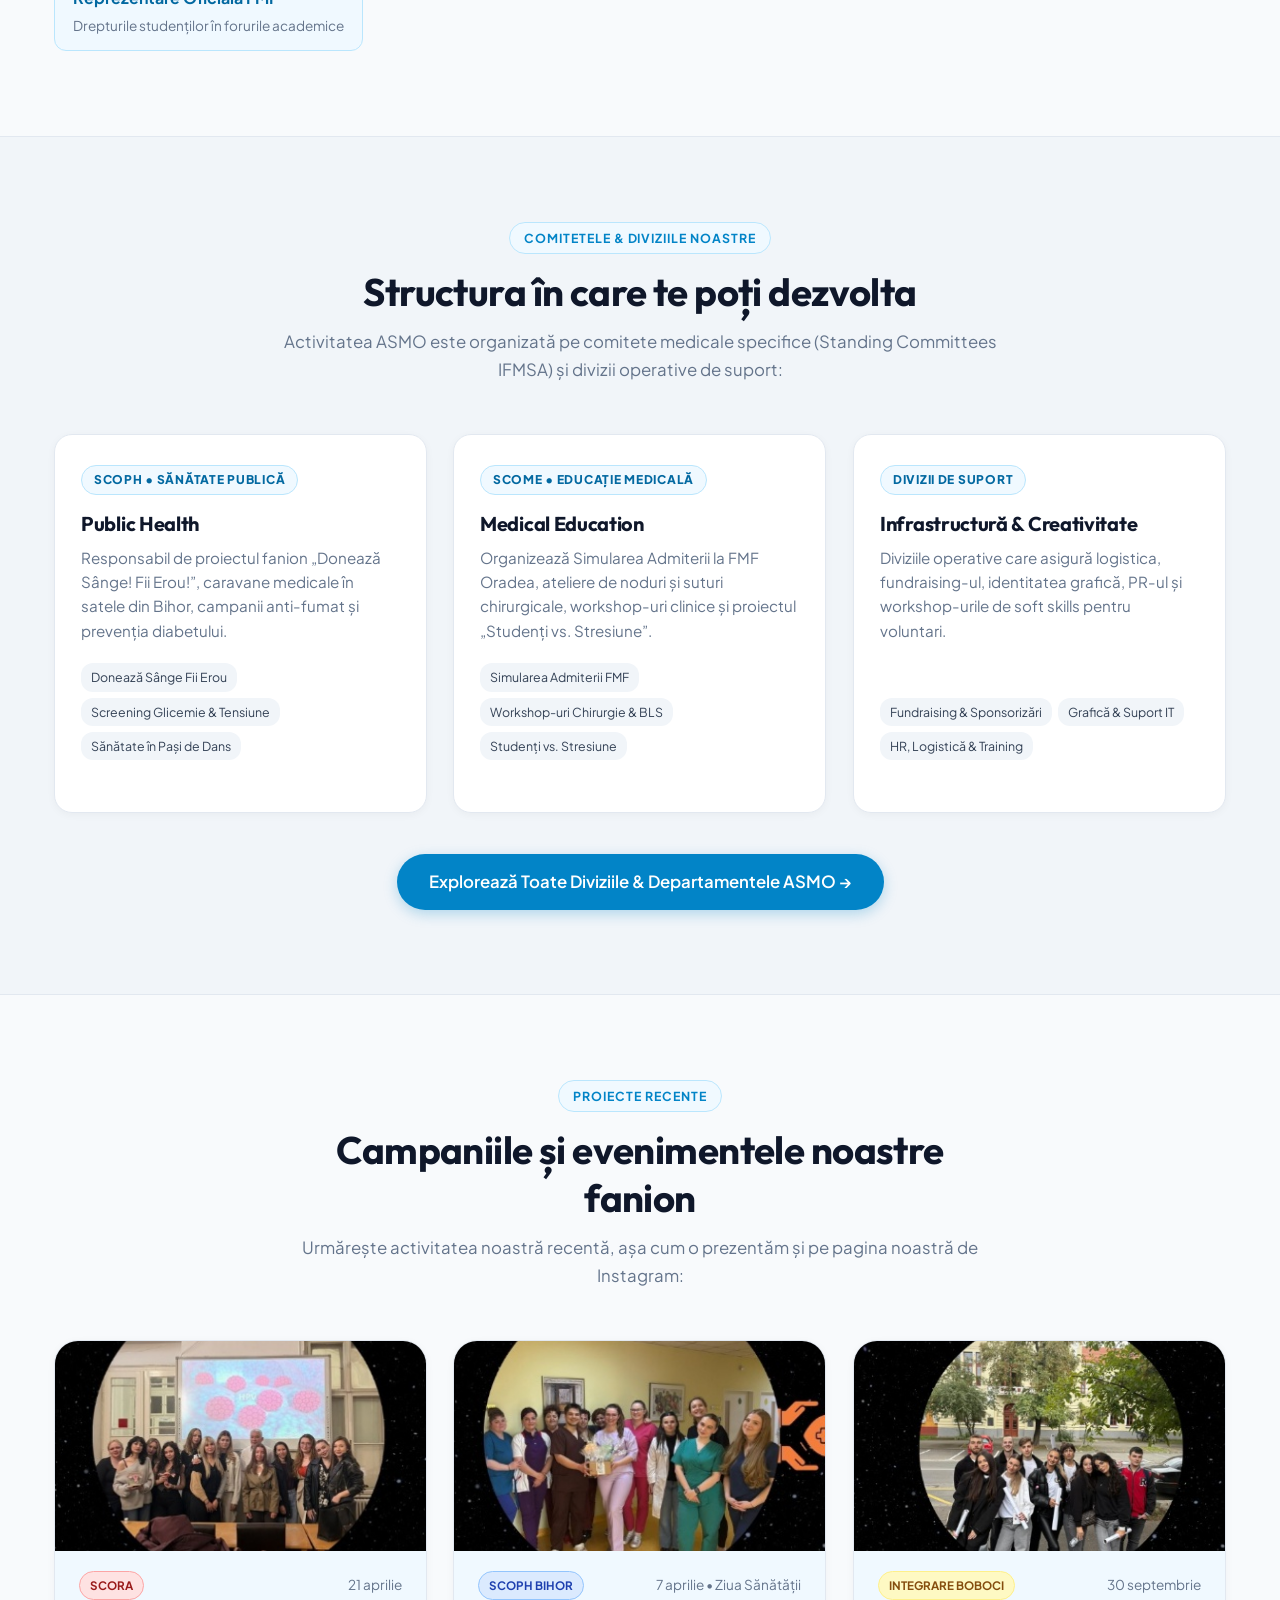
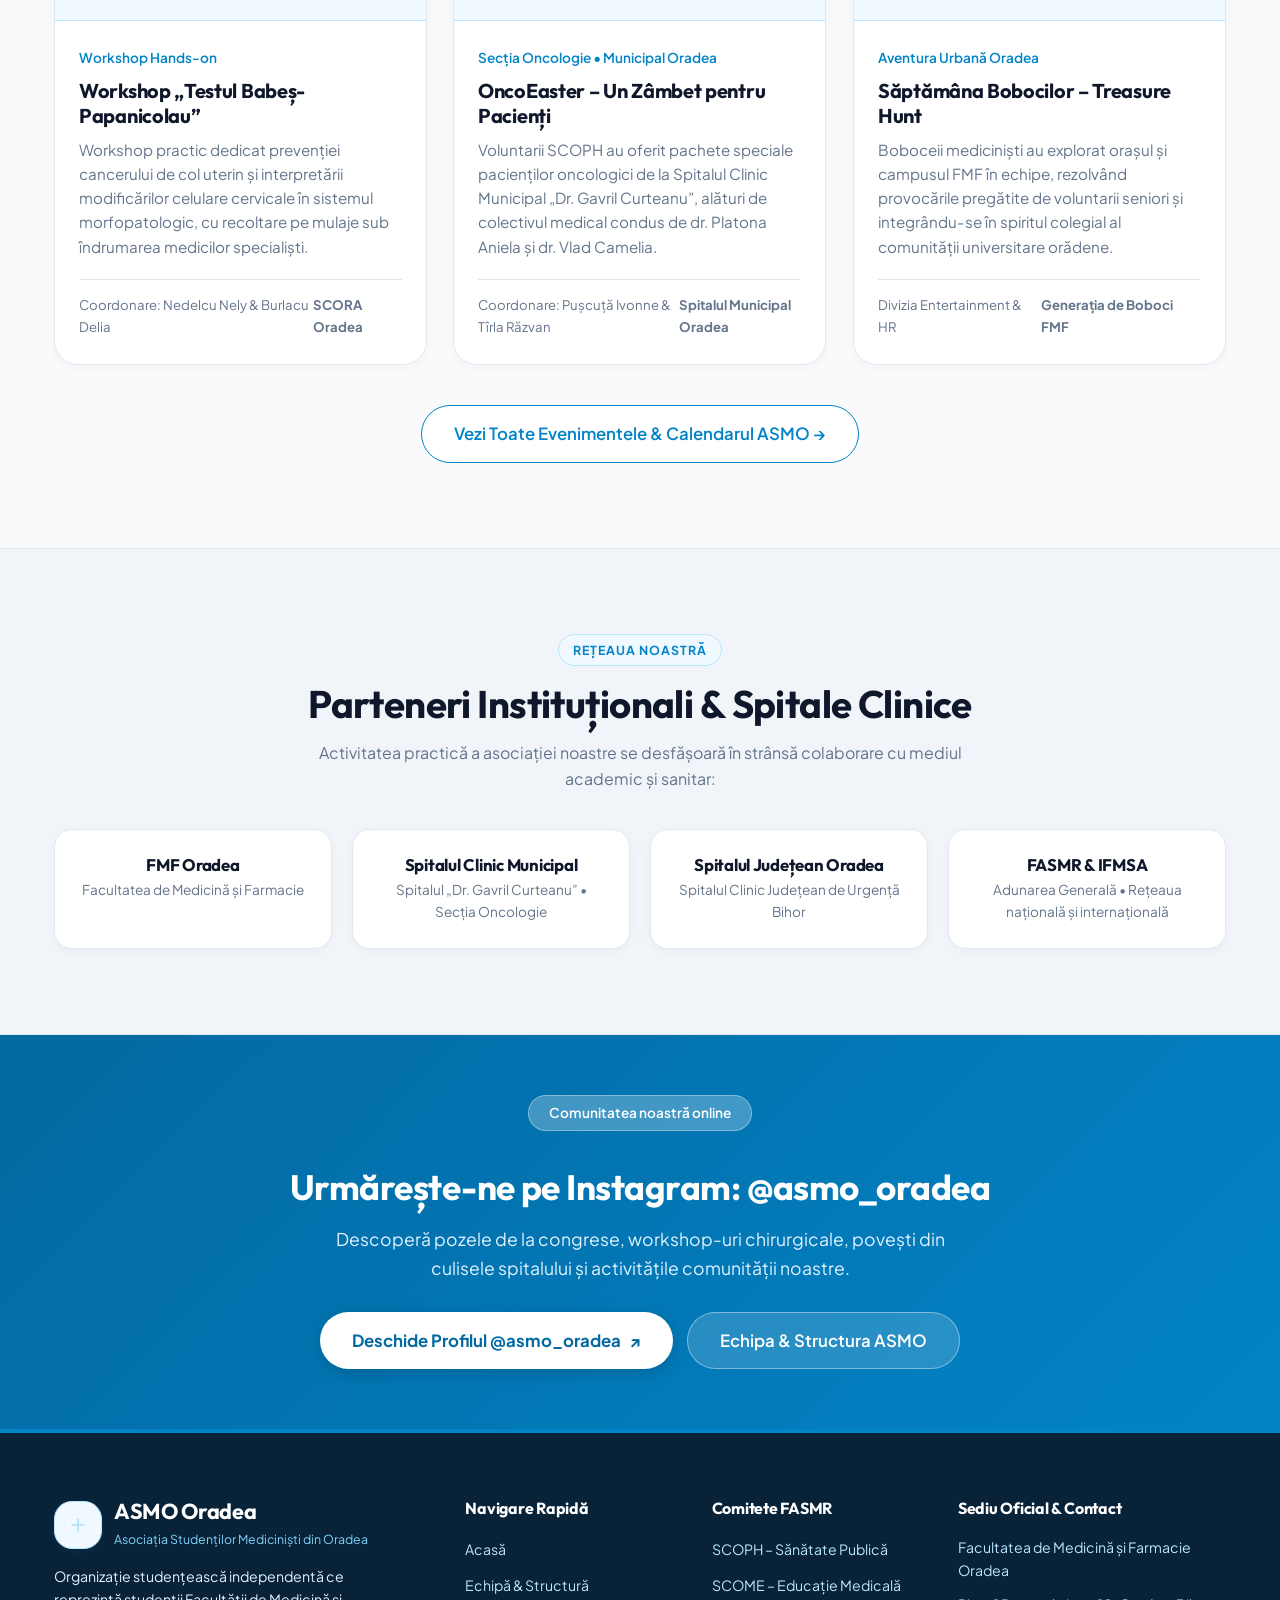
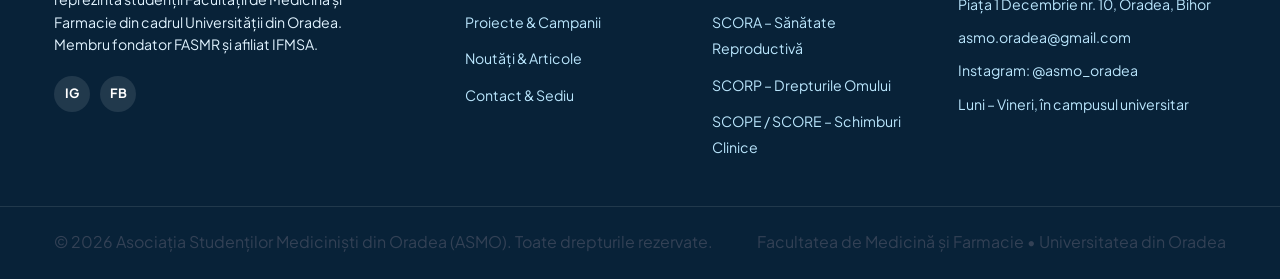
==== commit 253f6d59: "blue" ====
--- a/index.html
+++ b/index.html
@@ -3,59 +3,55 @@
 <head>
   <meta charset="UTF-8">
   <meta name="viewport" content="width=device-width, initial-scale=1.0">
-  <title>[Nume Asociație] – Comunitatea Studenților din [Universitate]</title>
-  <meta name="description" content="Template oficial pentru asociație studențească: proiecte, dezvoltare, voluntariat și reprezentare.">
+  <title>ASMO Oradea – Asociația Studenților Mediciniști din Oradea | FMF Oradea</title>
+  <meta name="description" content="Site-ul oficial al Asociației Studenților Mediciniști din Oradea (ASMO). Proiecte de sănătate publică, congrese, simularea admiterii și voluntariat la FMF Oradea.">
   
-  <!-- Favicon rotunjit -->
-  <link rel="icon" href="data:image/svg+xml,<svg xmlns=%22http://www.w3.org/2000/svg%22 viewBox=%220 0 100 100%22><text y=%22.9em%22 font-size=%2290%22>🌱</text></svg>">
-
-  <!-- Google Fonts: Plus Jakarta Sans & Outfit (Fonturi rotunjite, calde, prietenoase) -->
+  <!-- Favicon medical ASMO -->
+  <link rel="icon" href="data:image/svg+xml,<svg xmlns='http://www.w3.org/2000/svg' viewBox='0 0 100 100'><rect width='100' height='100' rx='20' fill='%230284c7'/><path d='M50 20 v60 M20 50 h60' stroke='white' stroke-width='14' stroke-linecap='round'/></svg>">
+
+  <!-- Google Fonts: Plus Jakarta Sans & Outfit (Fonturi rotunjite și calde) -->
   <link rel="preconnect" href="https://fonts.googleapis.com">
   <link rel="preconnect" href="https://fonts.gstatic.com" crossorigin>
-  <link href="https://fonts.googleapis.com/css2?family=Outfit:wght@500;600;700;800&family=Plus+Jakarta+Sans:wght@400;500;600;700&display=swap" rel="stylesheet">
+  <link href="https://fonts.googleapis.com/css2?family=Outfit:wght@500;600;700;800;900&family=Plus+Jakarta+Sans:wght@400;500;600;700&display=swap" rel="stylesheet">
   
   <link rel="stylesheet" href="style.css">
 </head>
 <body>
 
-  <!-- Top Bar Instituțional (Sediu Campus & Contact Rapid) -->
+  <!-- Top Bar Instituțional ASMO -->
   <div class="top-bar">
     <div class="container top-bar-content">
       <div class="top-bar-left">
-        <span class="top-badge">[Universitate / Facultate]</span>
-        <span class="top-info">📍 [Adresă Campus, Corp Clădire, Sală / Birou Asociație]</span>
+        <span class="top-badge">FMF Oradea</span>
+        <span class="top-info">Facultatea de Medicină și Farmacie • Piața 1 Decembrie nr. 10, Oradea</span>
       </div>
       <div class="top-bar-right">
-        <a href="mailto:contact@asociatie.ro" class="top-link">✉️ contact@asociatie.ro</a>
+        <a href="mailto:asmo.oradea@gmail.com" class="top-link">asmo.oradea@gmail.com</a>
         <div class="top-socials">
-          <a href="#" aria-label="Instagram">IG</a>
-          <a href="#" aria-label="Facebook">FB</a>
-          <a href="#" aria-label="LinkedIn">IN</a>
-          <a href="#" aria-label="TikTok">TT</a>
+          <a href="https://www.instagram.com/asmo_oradea/" target="_blank" rel="noopener noreferrer" aria-label="Instagram @asmo_oradea">IG</a>
+          <a href="https://www.facebook.com/asmo.oradea/" target="_blank" rel="noopener noreferrer" aria-label="Facebook ASMO Oradea">FB</a>
         </div>
       </div>
     </div>
   </div>
 
-  <!-- Header / Meniu de Navigație Multi-Pagină -->
+  <!-- Header / Meniu de Navigație -->
   <header class="navbar" id="navbar">
     <div class="container nav-container">
       <a href="index.html" class="brand-logo">
-        <div class="logo-badge">🌱</div>
+        <div class="logo-badge"><svg width="20" height="20" viewBox="0 0 24 24" fill="none" stroke="currentColor" stroke-width="2.5" stroke-linecap="round" stroke-linejoin="round"><path d="M12 5v14M5 12h14"/></svg></div>
         <div class="brand-text-group">
-          <!-- TEMPLATE: Schimbă acronimul și numele complet -->
-          <span class="brand-title">[Acronim Asociație]</span>
-          <span class="brand-subtitle">Asociația Studențească [Nume Complet]</span>
+          <span class="brand-title">ASMO</span>
+          <span class="brand-subtitle">Asociația Studenților Mediciniști din Oradea</span>
         </div>
       </a>
 
       <nav class="nav-menu" id="navMenu">
         <a href="index.html" class="nav-link active">Acasă</a>
-        <a href="despre.html" class="nav-link">Despre Noi</a>
-        <a href="departamente.html" class="nav-link">Departamente</a>
+        <a href="departamente.html" class="nav-link">Echipă & Structură</a>
         <a href="proiecte.html" class="nav-link">Proiecte & Evenimente</a>
         <a href="noutati.html" class="nav-link">Noutăți</a>
-        <a href="contact.html" class="btn btn-primary btn-sm">Devino Voluntar</a>
+        <a href="contact.html" class="btn btn-primary btn-sm">Contact</a>
       </nav>
 
       <button class="mobile-toggle" id="mobileToggle" aria-label="Comută meniul">
@@ -67,281 +63,335 @@
   </header>
 
   <main>
-    <!-- Hero Section (Cald, primitor, uman) -->
+    <!-- Hero Section ASMO Oradea -->
     <section class="hero-home">
-      <div class="container hero-content">
+      <div class="container hero-content reveal-on-scroll">
         <div class="badge-friendly">
           <span class="pulse-dot"></span>
-          <span>Recrutări Deschise • Vino în echipa noastră!</span>
+          <span>Membru FASMR & IFMSA • Reprezentăm viitorii medici din Oradea</span>
         </div>
 
         <h1 class="hero-title">
-          Comunitatea unde ideile tale prind viață și devin proiecte reale
+          Vocea, energia și inițiativa studenților mediciniști din Oradea
         </h1>
 
         <p class="hero-desc">
-          Suntem asociația studențească ce aduce laolaltă tineri pasionați, profesori deschiși și parteneri din industrie. 
-          Construim punți, organizăm evenimente memorabile și creștem împreună în fiecare zi de facultate.
+          Suntem asociația reprezentativă a studenților din cadrul Facultății de Medicină și Farmacie (Universitatea din Oradea). 
+          Organizăm campanii de sănătate publică, workshop-uri chirurgicale, congrese și aducem împreună o comunitate caldă și unită de viitori medici.
         </p>
 
         <div class="hero-buttons">
-          <a href="contact.html" class="btn btn-white btn-lg">Alătură-te ca Voluntar</a>
-          <a href="proiecte.html" class="btn btn-secondary btn-lg" style="background: rgba(255,255,255,0.15); color: #fff; border-color: rgba(255,255,255,0.4);">
-            Vezi Proiectele Noastre
+          <a href="departamente.html" class="btn btn-white btn-lg">Echipa & Structura ASMO</a>
+          <a href="https://www.instagram.com/asmo_oradea/" target="_blank" rel="noopener noreferrer" class="btn btn-instagram btn-lg">
+            <span>Urmărește @asmo_oradea</span>
+            <svg width="18" height="18" viewBox="0 0 24 24" fill="none" stroke="currentColor" stroke-width="2"><rect x="2" y="2" width="20" height="20" rx="5" ry="5"></rect><path d="M16 11.37A4 4 0 1 1 12.63 8 4 4 0 0 1 16 11.37z"></path><line x1="17.5" y1="6.5" x2="17.51" y2="6.5"></line></svg>
           </a>
         </div>
       </div>
     </section>
 
-    <!-- Contoare Statistici Cheie -->
+    <!-- Contoare Statistici Reale ASMO -->
     <section style="margin-top: -50px; position: relative; z-index: 2;">
       <div class="container">
-        <div class="stats-container">
+        <div class="stats-container reveal-on-scroll delay-1">
           <div class="stat-item">
             <div class="stat-num-box">
-              <span class="stat-number" data-target="15">15</span>
-              <span class="stat-plus">+</span>
-            </div>
-            <div class="stat-label">Ani de Activitate</div>
-            <div class="stat-desc">Tradiție și implicare continuă</div>
+              <span class="stat-blank">—</span>
+            </div>
+            <div class="stat-label">Ani de Tradiție Medicală</div>
+            <div class="stat-desc">FMF Oradea & comunitatea locală</div>
           </div>
 
           <div class="stat-item">
             <div class="stat-num-box">
-              <span class="stat-number" data-target="1200">0</span>
-              <span class="stat-plus">+</span>
-            </div>
-            <div class="stat-label">Voluntari & Membri</div>
+              <span class="stat-blank">—</span>
+            </div>
+            <div class="stat-label">Voluntari Mediciniști</div>
             <div class="stat-desc">Studenți implicați activ</div>
           </div>
 
           <div class="stat-item">
             <div class="stat-num-box">
-              <span class="stat-number" data-target="25">0</span>
-              <span class="stat-plus">+</span>
-            </div>
-            <div class="stat-label">Evenimente pe An</div>
-            <div class="stat-desc">Conferințe, baluri, workshop-uri</div>
+              <span class="stat-blank">—</span>
+            </div>
+            <div class="stat-label">Proiecte & Campanii Anual</div>
+            <div class="stat-desc">Sănătate publică, congrese, gale</div>
           </div>
 
           <div class="stat-item">
             <div class="stat-num-box">
-              <span class="stat-number" data-target="40">0</span>
-              <span class="stat-plus">+</span>
-            </div>
-            <div class="stat-label">Parteneri Oficiali</div>
-            <div class="stat-desc">Companii & instituții academice</div>
-          </div>
-        </div>
-      </div>
-    </section>
-
-    <!-- Scurtă Prezentare Despre Noi (Teaser) -->
+              <span class="stat-blank">—</span>
+            </div>
+            <div class="stat-label">Beneficiari în Comunitate</div>
+            <div class="stat-desc">Donatori de sânge, pacienți, liceeni</div>
+          </div>
+        </div>
+      </div>
+    </section>
+
+    <!-- Tradiție, Misiune & Pilonii ASMO (Integrat din Despre Noi) -->
     <section class="section">
       <div class="container">
-        <div class="section-header">
-          <span class="pill-tag">Cine Suntem</span>
-          <h2 class="section-title">Mai mult decât o asociație: a doua ta familie din facultate</h2>
-          <p class="section-subtitle">
-            Credem că anii de studenție trebuie să însemne mai mult decât cursuri și examene. 
-            Aici înveți lucruri practice, organizezi evenimente mari și legi prietenii pentru o viață.
-          </p>
-        </div>
-
-        <div class="cards-grid">
-          <div class="card">
-            <div class="card-icon">🎯</div>
-            <h3 class="card-title">Dezvoltare Practică</h3>
-            <p class="card-text">
-              Înveți leadership, comunicare, management de buget și lucru în echipă direct prin organizarea proiectelor reale ale facultății.
+        <div style="display: grid; grid-template-columns: 1.1fr 0.9fr; gap: 40px; align-items: center;">
+          <div class="reveal-on-scroll delay-1">
+            <span class="pill-tag">Tradiție & Misiune</span>
+            <h2 class="section-title">În slujba viitorilor medici – Tradiție & Misiune</h2>
+            <p style="margin-bottom: 16px; font-size: 1.05rem; line-height: 1.7;">
+              <strong>Asociația Studenților Mediciniști din Oradea (ASMO)</strong> este o organizație non-guvernamentală, 
+              non-profit și apolitică, fondată pentru a uni și sprijini studenții Facultății de Medicină și Farmacie (FMF) din cadrul Universității din Oradea.
             </p>
-            <a href="despre.html" class="btn btn-secondary btn-sm" style="align-self: flex-start;">Află Misiunea Noastră →</a>
-          </div>
-
-          <div class="card">
-            <div class="card-icon">🤝</div>
-            <h3 class="card-title">Comunitate & Networking</h3>
-            <p class="card-text">
-              Intri în contact direct cu reprezentanți ai companiilor partenere, speakeri invitați, alumni de succes și colegi din toți anii de studiu.
+            <p style="margin-bottom: 24px; color: var(--text-muted); line-height: 1.7;">
+              Suntem membru cu drepturi depline în <strong>FASMR</strong> (Federația Asociațiilor Studenților în Medicină din România), 
+              ceea ce conectează studenții orădeni la rețeaua mondială <strong>IFMSA</strong> (peste 1.3 milioane de studenți mediciniști din peste 100 de țări). 
+              Ne asigurăm că vocea studenților este auzită în Consiliul Facultății FMF și în Senatul Universitar.
             </p>
-            <a href="departamente.html" class="btn btn-secondary btn-sm" style="align-self: flex-start;">Vezi Echipele →</a>
-          </div>
-
-          <div class="card">
-            <div class="card-icon">🎉</div>
-            <h3 class="card-title">Amintiri de Neuitat</h3>
-            <p class="card-text">
-              Teambuilding-urile la munte, serile de jocuri în campus și satisfacția unui eveniment reușit fac parte din farmecul voluntariatului.
-            </p>
-            <a href="contact.html" class="btn btn-secondary btn-sm" style="align-self: flex-start;">Fii Voluntar →</a>
-          </div>
-        </div>
-      </div>
-    </section>
-
-    <!-- Teaser Departamente -->
+            <div style="display: flex; gap: 14px; flex-wrap: wrap;">
+              <div style="background: var(--brand-primary-soft); padding: 12px 18px; border-radius: var(--radius-sm); border: 1px solid var(--brand-primary-border);">
+                <strong style="color: var(--brand-primary-hover); display: block;">Membru FASMR & IFMSA</strong>
+                <span style="font-size: 0.85rem; color: var(--text-muted);">Schimburi clinice & congrese internaționale</span>
+              </div>
+              <div style="background: var(--brand-primary-soft); padding: 12px 18px; border-radius: var(--radius-sm); border: 1px solid var(--brand-primary-border);">
+                <strong style="color: var(--brand-primary-hover); display: block;">Reprezentare Oficială FMF</strong>
+                <span style="font-size: 0.85rem; color: var(--text-muted);">Drepturile studenților în forurile academice</span>
+              </div>
+            </div>
+          </div>
+
+          <div class="reveal-on-scroll delay-2" style="background: var(--bg-white); border: 1px solid var(--border-light); border-radius: var(--radius-lg); padding: 36px 30px; box-shadow: var(--shadow-card);">
+            <h3 style="font-size: 1.35rem; margin-bottom: 18px; color: var(--brand-primary);">Pilonii Identității ASMO</h3>
+            <ul style="list-style: none; display: flex; flex-direction: column; gap: 16px;">
+              <li style="border-left: 3px solid var(--brand-primary); padding-left: 14px;">
+                <strong style="display: block; font-size: 1rem; color: var(--text-title);">Educație Medicală Continuă</strong>
+                <span style="font-size: 0.9rem; color: var(--text-muted);">Workshop-uri de simulare clinică, noduri & suturi, interpretare EKG și congrese științifice.</span>
+              </li>
+              <li style="border-left: 3px solid var(--brand-primary); padding-left: 14px;">
+                <strong style="display: block; font-size: 1rem; color: var(--text-title);">Implicare Activă în Sănătatea Publică</strong>
+                <span style="font-size: 0.9rem; color: var(--text-muted);">Screening-uri stradale, caravane medicale în satele din Bihor și campanii de donare de sânge.</span>
+              </li>
+              <li style="border-left: 3px solid var(--brand-primary); padding-left: 14px;">
+                <strong style="display: block; font-size: 1rem; color: var(--text-title);">Comunitate & Sprijin Colegial</strong>
+                <span style="font-size: 0.9rem; color: var(--text-muted);">Proiectul „Studenți vs. Stresiune”, ghiduri de sesiune, FMF Welcome Gala și integrarea bobocilor.</span>
+              </li>
+            </ul>
+          </div>
+        </div>
+      </div>
+    </section>
+
+    <!-- Teaser Departamente & Divizii ASMO -->
     <section class="section section-alt">
       <div class="container">
-        <div class="section-header">
-          <span class="pill-tag">Echipele Noastre</span>
-          <h2 class="section-title">Găsește locul potrivit pentru pasiunea ta</h2>
+        <div class="section-header reveal-on-scroll">
+          <span class="pill-tag">Comitetele & Diviziile Noastre</span>
+          <h2 class="section-title">Structura în care te poți dezvolta</h2>
           <p class="section-subtitle">
-            Fiecare student are un talent unic. Alege departamentul în care vrei să activezi sau explorează un domeniu nou:
+            Activitatea ASMO este organizată pe comitete medicale specifice (Standing Committees IFMSA) și divizii operative de suport:
           </p>
         </div>
 
         <div class="cards-grid">
-          <div class="card">
-            <span class="dept-badge">Comunicare & Imagine</span>
-            <h3 class="card-title">Relații Publice & Social Media</h3>
+          <div class="card reveal-on-scroll delay-1">
+            <span class="dept-badge">SCOPH • Sănătate Publică</span>
+            <h3 class="card-title">Public Health</h3>
             <p class="card-text">
-              Gestionăm conturile de Instagram, TikTok, LinkedIn, realizăm materiale grafice atractive, afișe și campanii de promovare.
+              Responsabil de proiectul fanion „Donează Sânge! Fii Erou!”, caravane medicale în satele din Bihor, campanii anti-fumat și prevenția diabetului.
             </p>
             <ul class="dept-skills-list">
-              <li>Graphic Design</li>
-              <li>Foto & Video</li>
-              <li>Copywriting</li>
+              <li>Donează Sânge Fii Erou</li>
+              <li>Screening Glicemie & Tensiune</li>
+              <li>Sănătate în Pași de Dans</li>
             </ul>
           </div>
 
-          <div class="card">
-            <span class="dept-badge">Tehnologie & Web</span>
-            <h3 class="card-title">IT & Logistică Tehnică</h3>
+          <div class="card reveal-on-scroll delay-2">
+            <span class="dept-badge">SCOME • Educație Medicală</span>
+            <h3 class="card-title">Medical Education</h3>
             <p class="card-text">
-              Administrăm site-ul asociației, formularele de înscriere la congrese, sistemele de votare și sonorizarea la evenimente.
+              Organizează Simularea Admiterii la FMF Oradea, ateliere de noduri și suturi chirurgicale, workshop-uri clinice și proiectul „Studenți vs. Stresiune”.
             </p>
             <ul class="dept-skills-list">
-              <li>Web Development</li>
-              <li>Suport Tehnic</li>
-              <li>Infrastructură Evenimente</li>
+              <li>Simularea Admiterii FMF</li>
+              <li>Workshop-uri Chirurgie & BLS</li>
+              <li>Studenți vs. Stresiune</li>
             </ul>
           </div>
 
-          <div class="card">
-            <span class="dept-badge">Oameni & Echipă</span>
-            <h3 class="card-title">Resurse Umane (HR)</h3>
+          <div class="card reveal-on-scroll delay-3">
+            <span class="dept-badge">Divizii de Suport</span>
+            <h3 class="card-title">Infrastructură & Creativitate</h3>
             <p class="card-text">
-              Organizează recrutările, integrarea noilor boboci, atelierele de formare internă și teambuilding-urile anuale.
+              Diviziile operative care asigură logistica, fundraising-ul, identitatea grafică, PR-ul și workshop-urile de soft skills pentru voluntari.
             </p>
             <ul class="dept-skills-list">
-              <li>Interviuri Recrutare</li>
-              <li>Teambuilding</li>
-              <li>Dezvoltare Membri</li>
+              <li>Fundraising & Sponsorizări</li>
+              <li>Grafică & Suport IT</li>
+              <li>HR, Logistică & Training</li>
             </ul>
           </div>
         </div>
 
-        <div style="text-align: center; margin-top: 40px;">
-          <a href="departamente.html" class="btn btn-primary btn-lg">Vezi Toate Cele 6 Departamente & Divizii →</a>
-        </div>
-      </div>
-    </section>
-
-    <!-- Teaser Proiecte Reper -->
+        <div style="text-align: center; margin-top: 40px;" class="reveal-on-scroll">
+          <a href="departamente.html" class="btn btn-primary btn-lg">Explorează Toate Diviziile & Departamentele ASMO →</a>
+        </div>
+      </div>
+    </section>
+
+    <!-- Teaser Proiecte Reper ASMO -->
     <section class="section">
       <div class="container">
-        <div class="section-header">
-          <span class="pill-tag">Evenimente Cheie</span>
-          <h2 class="section-title">Proiectele fanion ale asociației</h2>
+        <div class="section-header reveal-on-scroll">
+          <span class="pill-tag">Proiecte Recente</span>
+          <h2 class="section-title">Campaniile și evenimentele noastre fanion</h2>
           <p class="section-subtitle">
-            Iată câteva dintre inițiativele organizate de voluntarii noștri în fiecare an universitar:
+            Urmărește activitatea noastră recentă, așa cum o prezentăm și pe pagina noastră de Instagram:
           </p>
         </div>
 
         <div class="cards-grid">
-          <div class="project-card">
+          <!-- Proiect 1: Testul Babes-Papanicolau -->
+          <div class="project-card reveal-on-scroll delay-1">
+            <div class="project-img-wrapper">
+              <img src="images/proiecte/testul-babes-papanicolau-photo.jpg" alt="Workshop Testul Babes-Papanicolau SCORA" class="project-img" loading="lazy">
+            </div>
             <div class="project-header-bar">
-              <span class="project-tag tag-active">Înscrieri Deschise</span>
-              <span style="font-size: 0.85rem; color: var(--text-muted);">Ediție Anuală</span>
+              <span class="project-tag tag-red">SCORA</span>
+              <span style="font-size: 0.85rem; color: var(--text-muted);">21 aprilie</span>
             </div>
             <div class="project-body">
-              <div class="project-date">🗓️ Noiembrie 2026</div>
-              <h3 class="card-title">[Nume Eveniment / Congres Studențesc]</h3>
+              <div class="project-date">Workshop Hands-on</div>
+              <h3 class="card-title">Workshop „Testul Babeș-Papanicolau”</h3>
               <p class="card-text">
-                Cel mai mare eveniment profesional al anului: speakeri invitați din industrie, workshop-uri practice și competiție de idei.
+                Workshop practic dedicat prevenției cancerului de col uterin și interpretării modificărilor celulare cervicale în sistemul morfopatologic, cu recoltare pe mulaje sub îndrumarea medicilor specialiști.
               </p>
               <div class="project-meta-row">
-                <span>📍 Amfiteatrul Principal</span>
-                <strong>500+ Participanți</strong>
+                <span>Coordonare: Nedelcu Nely & Burlacu Delia</span>
+                <strong>SCORA Oradea</strong>
               </div>
             </div>
           </div>
 
-          <div class="project-card">
+          <!-- Proiect 2: OncoEaster -->
+          <div class="project-card reveal-on-scroll delay-2">
+            <div class="project-img-wrapper">
+              <img src="images/proiecte/onco-easter-photo.jpg" alt="OncoEaster Spitalul Municipal Dr. Gavril Curteanu" class="project-img" loading="lazy">
+            </div>
             <div class="project-header-bar">
-              <span class="project-tag tag-upcoming">În Curând</span>
-              <span style="font-size: 0.85rem; color: var(--text-muted);">Tradiție Campus</span>
+              <span class="project-tag tag-active">SCOPH Bihor</span>
+              <span style="font-size: 0.85rem; color: var(--text-muted);">7 aprilie • Ziua Sănătății</span>
             </div>
             <div class="project-body">
-              <div class="project-date">🗓️ Octombrie 2026</div>
-              <h3 class="card-title">Balul Bobocilor & Săptămâna de Bun-Venit</h3>
+              <div class="project-date">Secția Oncologie • Municipal Oradea</div>
+              <h3 class="card-title">OncoEaster – Un Zâmbet pentru Pacienți</h3>
               <p class="card-text">
-                Ghidarea noilor studenți în facultate, turul campusului universitar, jocuri de orientare și petrecerea oficială de integrare.
+                Voluntarii SCOPH au oferit pachete speciale pacienților oncologici de la Spitalul Clinic Municipal „Dr. Gavril Curteanu”, alături de colectivul medical condus de dr. Platona Aniela și dr. Vlad Camelia.
               </p>
               <div class="project-meta-row">
-                <span>📍 Campus Universitar</span>
-                <strong>1000+ Boboci</strong>
+                <span>Coordonare: Pușcuță Ivonne & Tîrla Răzvan</span>
+                <strong>Spitalul Municipal Oradea</strong>
               </div>
             </div>
           </div>
 
-          <div class="project-card">
+          <!-- Proiect 3: Saptamana Bobocilor Treasure Hunt -->
+          <div class="project-card reveal-on-scroll delay-3">
+            <div class="project-img-wrapper">
+              <img src="images/proiecte/treasure-hunt-boboci-photo.jpg" alt="Saptamana Bobocilor Treasure Hunt" class="project-img" loading="lazy">
+            </div>
             <div class="project-header-bar">
-              <span class="project-tag tag-annual">Frecvență Lunară</span>
-              <span style="font-size: 0.85rem; color: var(--text-muted);">Educațional</span>
+              <span class="project-tag tag-upcoming">Integrare Boboci</span>
+              <span style="font-size: 0.85rem; color: var(--text-muted);">30 septembrie</span>
             </div>
             <div class="project-body">
-              <div class="project-date">🗓️ În fiecare lună</div>
-              <h3 class="card-title">Workshop-uri & Întâlniri cu Profesioniști</h3>
+              <div class="project-date">Aventura Urbană Oradea</div>
+              <h3 class="card-title">Săptămâna Bobocilor – Treasure Hunt</h3>
               <p class="card-text">
-                Sesiuni de training cu specialiști, simulări de interviu de angajare, ateliere tehnice și schimburi de bune practici.
+                Boboceii mediciniști au explorat orașul și campusul FMF în echipe, rezolvând provocările pregătite de voluntarii seniori și integrându-se în spiritul colegial al comunității universitare orădene.
               </p>
               <div class="project-meta-row">
-                <span>📍 Sala de Conferințe</span>
-                <strong>Locuri Limitate</strong>
+                <span>Divizia Entertainment & HR</span>
+                <strong>Generația de Boboci FMF</strong>
               </div>
             </div>
           </div>
         </div>
 
-        <div style="text-align: center; margin-top: 40px;">
-          <a href="proiecte.html" class="btn btn-secondary btn-lg">Descoperă Toate Proiectele & Calendarul →</a>
-        </div>
-      </div>
-    </section>
-
-    <!-- Banner Invitație la Recrutare -->
-    <section style="background: linear-gradient(135deg, #15803d, #166534); color: #fff; padding: 60px 0; text-align: center;">
-      <div class="container">
-        <h2 style="color: #fff; font-size: 2.2rem; margin-bottom: 14px;">Ești gata să îți lași amprenta în facultate?</h2>
-        <p style="color: #e2f4e8; max-width: 600px; margin: 0 auto 28px; font-size: 1.1rem;">
-          Nu este nevoie de experiență anterioară, ci doar de dorința de a învăța și de a te distra alături de noi.
+        <div style="text-align: center; margin-top: 40px;" class="reveal-on-scroll">
+          <a href="proiecte.html" class="btn btn-secondary btn-lg">Vezi Toate Evenimentele & Calendarul ASMO →</a>
+        </div>
+      </div>
+    </section>
+
+        <!-- Parteneri Instituționali & Spitale Clinice (Integrat din Despre Noi) -->
+    <section class="section section-alt">
+      <div class="container" style="text-align: center;">
+        <span class="pill-tag">Rețeaua Noastră</span>
+        <h2 class="section-title">Parteneri Instituționali & Spitale Clinice</h2>
+        <p style="color: var(--text-muted); max-width: 700px; margin: 0 auto 36px;">
+          Activitatea practică a asociației noastre se desfășoară în strânsă colaborare cu mediul academic și sanitar:
         </p>
-        <a href="contact.html" class="btn btn-white btn-lg">Completează Formularul de Înscriere</a>
+
+        <div style="display: grid; grid-template-columns: repeat(auto-fit, minmax(220px, 1fr)); gap: 20px;">
+          <div style="background: #fff; padding: 24px; border: 1px solid var(--border-light); border-radius: var(--radius-md); box-shadow: var(--shadow-subtle);" class="reveal-on-scroll delay-1">
+            <h4 style="font-size: 1.05rem; margin-bottom: 4px; color: var(--text-title);">FMF Oradea</h4>
+            <p style="font-size: 0.85rem; color: var(--text-muted);">Facultatea de Medicină și Farmacie</p>
+          </div>
+
+          <div style="background: #fff; padding: 24px; border: 1px solid var(--border-light); border-radius: var(--radius-md); box-shadow: var(--shadow-subtle);" class="reveal-on-scroll delay-2">
+            <h4 style="font-size: 1.05rem; margin-bottom: 4px; color: var(--text-title);">Spitalul Clinic Municipal</h4>
+            <p style="font-size: 0.85rem; color: var(--text-muted);">Spitalul „Dr. Gavril Curteanu” • Secția Oncologie</p>
+          </div>
+
+          <div style="background: #fff; padding: 24px; border: 1px solid var(--border-light); border-radius: var(--radius-md); box-shadow: var(--shadow-subtle);" class="reveal-on-scroll delay-3">
+            <h4 style="font-size: 1.05rem; margin-bottom: 4px; color: var(--text-title);">Spitalul Județean Oradea</h4>
+            <p style="font-size: 0.85rem; color: var(--text-muted);">Spitalul Clinic Județean de Urgență Bihor</p>
+          </div>
+
+          <div style="background: #fff; padding: 24px; border: 1px solid var(--border-light); border-radius: var(--radius-md); box-shadow: var(--shadow-subtle);" class="reveal-on-scroll delay-4">
+            <h4 style="font-size: 1.05rem; margin-bottom: 4px; color: var(--text-title);">FASMR & IFMSA</h4>
+            <p style="font-size: 0.85rem; color: var(--text-muted);">Adunarea Generală • Rețeaua națională și internațională</p>
+          </div>
+        </div>
+      </div>
+    </section>
+
+    <!-- Instagram Feed Teaser Callout -->
+    <section style="background: linear-gradient(135deg, #0369a1, #0284c7); color: #fff; padding: 60px 0; text-align: center;">
+      <div class="container reveal-on-scroll">
+        <span class="badge-friendly" style="background: rgba(255,255,255,0.25);">Comunitatea noastră online</span>
+        <h2 style="color: #fff; font-size: 2.2rem; margin: 12px 0 16px;">Urmărește-ne pe Instagram: @asmo_oradea</h2>
+        <p style="color: #e0f2fe; max-width: 650px; margin: 0 auto 30px; font-size: 1.1rem; line-height: 1.6;">
+          Descoperă pozele de la congrese, workshop-uri chirurgicale, povești din culisele spitalului și activitățile comunității noastre.
+        </p>
+        <div style="display: flex; justify-content: center; gap: 14px; flex-wrap: wrap;">
+          <a href="https://www.instagram.com/asmo_oradea/" target="_blank" rel="noopener noreferrer" class="btn btn-white btn-lg">
+            <span>Deschide Profilul @asmo_oradea</span>
+            <span>↗</span>
+          </a>
+          <a href="departamente.html" class="btn btn-secondary btn-lg" style="background: rgba(255,255,255,0.15); color: #fff; border-color: rgba(255,255,255,0.4);">
+            Echipa & Structura ASMO
+          </a>
+        </div>
       </div>
     </section>
   </main>
 
-  <!-- Footer Comun -->
+  <!-- Footer Instituțional ASMO Oradea -->
   <footer class="footer">
     <div class="container footer-grid">
       <div class="footer-col">
         <div class="footer-brand">
-          <span style="font-size: 1.8rem;">🌱</span>
+          <div class="logo-badge"><svg width="20" height="20" viewBox="0 0 24 24" fill="none" stroke="currentColor" stroke-width="2.5" stroke-linecap="round" stroke-linejoin="round"><path d="M12 5v14M5 12h14"/></svg></div>
           <div>
-            <h3 class="footer-brand-title">[Acronim Asociație]</h3>
-            <span class="footer-brand-sub">Asociația Studențească [Nume]</span>
+            <h3 class="footer-brand-title">ASMO Oradea</h3>
+            <span class="footer-brand-sub">Asociația Studenților Mediciniști din Oradea</span>
           </div>
         </div>
         <p class="footer-motto">
-          Organizație studențească independentă, activă în cadrul [Nume Facultate / Universitate], 
-          dedicată dezvoltării personale și profesionale a comunității noastre.
+          Organizație studențească independentă ce reprezintă studenții Facultății de Medicină și Farmacie din cadrul Universității din Oradea. Membru fondator FASMR și afiliat IFMSA.
         </p>
         <div class="footer-social-row">
-          <a href="#" class="footer-social-btn" aria-label="Instagram">IG</a>
-          <a href="#" class="footer-social-btn" aria-label="Facebook">FB</a>
-          <a href="#" class="footer-social-btn" aria-label="LinkedIn">IN</a>
-          <a href="#" class="footer-social-btn" aria-label="TikTok">TT</a>
+          <a href="https://www.instagram.com/asmo_oradea/" target="_blank" rel="noopener noreferrer" class="footer-social-btn" aria-label="Instagram @asmo_oradea">IG</a>
+          <a href="https://www.facebook.com/asmo.oradea/" target="_blank" rel="noopener noreferrer" class="footer-social-btn" aria-label="Facebook ASMO Oradea">FB</a>
         </div>
       </div>
 
@@ -349,41 +399,40 @@
         <h4 class="footer-heading">Navigare Rapidă</h4>
         <ul class="footer-nav">
           <li><a href="index.html">Acasă</a></li>
-          <li><a href="despre.html">Despre Noi & Misiune</a></li>
-          <li><a href="departamente.html">Departamente & Echipe</a></li>
-          <li><a href="proiecte.html">Proiecte & Evenimente</a></li>
+          <li><a href="departamente.html">Echipă & Structură</a></li>
+          <li><a href="proiecte.html">Proiecte & Campanii</a></li>
           <li><a href="noutati.html">Noutăți & Articole</a></li>
-          <li><a href="contact.html">Contact & Înscrieri</a></li>
+          <li><a href="contact.html">Contact & Sediu</a></li>
         </ul>
       </div>
 
       <div class="footer-col">
-        <h4 class="footer-heading">Departamente</h4>
+        <h4 class="footer-heading">Comitete FASMR</h4>
         <ul class="footer-nav">
-          <li><a href="departamente.html">Relații Publice & Media</a></li>
-          <li><a href="departamente.html">IT & Web Development</a></li>
-          <li><a href="departamente.html">Resurse Umane (HR)</a></li>
-          <li><a href="departamente.html">Evenimente & Logistică</a></li>
-          <li><a href="departamente.html">Parteneriate & Sponsorizări</a></li>
+          <li><a href="departamente.html">SCOPH – Sănătate Publică</a></li>
+          <li><a href="departamente.html">SCOME – Educație Medicală</a></li>
+          <li><a href="departamente.html">SCORA – Sănătate Reproductivă</a></li>
+          <li><a href="departamente.html">SCORP – Drepturile Omului</a></li>
+          <li><a href="departamente.html">SCOPE / SCORE – Schimburi Clinice</a></li>
         </ul>
       </div>
 
       <div class="footer-col">
-        <h4 class="footer-heading">Sediu & Contact Oficial</h4>
+        <h4 class="footer-heading">Sediu Oficial & Contact</h4>
         <ul class="footer-contact-list">
-          <li>📍 [Nume Universitate], Corpul [A/B/C], Sala [101]</li>
-          <li>[Adresă completă: Stradă, Număr, Oraș]</li>
-          <li>✉️ contact@asociatie.ro</li>
-          <li>📞 +40 700 000 000</li>
-          <li>🕒 Program Birou: Luni - Vineri, 12:00 - 18:00</li>
+          <li>Facultatea de Medicină și Farmacie Oradea</li>
+          <li>Piața 1 Decembrie nr. 10, Oradea, Bihor</li>
+          <li>asmo.oradea@gmail.com</li>
+          <li>Instagram: @asmo_oradea</li>
+          <li>Luni – Vineri, în campusul universitar</li>
         </ul>
       </div>
     </div>
 
     <div class="footer-bottom">
       <div class="container footer-bottom-content">
-        <p>© 2026 [Nume Asociație Studențească]. Toate drepturile rezervate.</p>
-        <p>Template modular, curat și ușor de modificat.</p>
+        <p>© 2026 Asociația Studenților Mediciniști din Oradea (ASMO). Toate drepturile rezervate.</p>
+        <p>Facultatea de Medicină și Farmacie • Universitatea din Oradea</p>
       </div>
     </div>
   </footer>
--- a/style.css
+++ b/style.css
@@ -1,53 +1,51 @@
 /* ==========================================================================
-   TEMPLATE SITE ASOCIAȚIE STUDENȚEASCĂ
-   Design System: Cald, Prietenos, Rotunjit & Uman
-   
-   👉 CUM SCHIMBI CULORILE PENTRU ASOCIAȚIA TA:
-   Modifică valorile de mai jos din secțiunea :root (ex: --brand-primary).
+   ASMO ORADEA - Asociația Studenților Mediciniști din Oradea
+   Design System: Cald, Medical, Prietenos, Rotunjit & Uman
+   Facultatea de Medicină și Farmacie (FMF) - Universitatea din Oradea
    ========================================================================== */
 
 :root {
-  /* 🎨 PALETA DE CULORI (Personalizabilă) */
-  --brand-primary: #15803d;        /* Verde universitar clasic (poți schimba cu albastru #1d4ed8, vișiniu #991b1b etc.) */
-  --brand-primary-hover: #166534;  /* Nuanță mai închisă la hover */
-  --brand-primary-soft: #f0fdf4;   /* Ton pastel pentru fundaluri carduri */
-  --brand-primary-border: #bbf7d0; /* Borduri subtile */
+  /* PALETA DE CULORI ASMO ORADEA (Medical Blue & Cyan) */
+  --brand-primary: #0284c7;        /* Albastru medical ASMO / FASMR */
+  --brand-primary-hover: #0369a1;  /* Nuanță mai profundă la hover */
+  --brand-primary-soft: #f0f9ff;   /* Ton pastel pentru fundaluri carduri */
+  --brand-primary-border: #bae6fd; /* Borduri subtile cyan */
   
-  --brand-accent: #0284c7;         /* Accent secundar (ex: linkuri / categorii) */
-  --brand-accent-soft: #e0f2fe;
+  --brand-accent: #0d9488;         /* Teal medical */
+  --brand-accent-soft: #ccfbf1;
 
   --color-warm-gold: #f59e0b;
-  --color-tag-bg: #f8fafc;
-
-  /* 📄 FUNDALURI & TEXTE */
-  --bg-page: #fbfdfb;              /* Alb cald, relaxant pentru ochi */
+  --color-medical-red: #ef4444;    /* Pentru campanii donare de sânge / cruce */
+
+  /* FUNDALURI & TEXTE */
+  --bg-page: #f8fafc;              /* Alb-gri cald, relaxant pentru ochi */
   --bg-white: #ffffff;             /* Alb imaculat pentru carduri */
-  --bg-subtle: #f3f6f4;            /* Gri-verde foarte deschis pentru secțiuni alternate */
-  --bg-dark-footer: #0c1a11;       /* Verde închis/cărbune pentru footer */
-
-  --text-title: #111827;           /* Text titluri (contrast ridicat, cald) */
-  --text-main: #374151;            /* Text conținut */
-  --text-muted: #6b7280;           /* Text secundar/subtitluri */
-  --text-light: #9ca3af;
-
-  --border-light: #e5e7eb;
-  --border-soft: #d1d5db;
-
-  /* 🔤 TIPOGRAFIE ROTUNJITĂ & PRIETENOASĂ */
+  --bg-subtle: #f1f5f9;            /* Ton deschis pentru secțiuni alternate */
+  --bg-dark-footer: #082238;       /* Bleumarin medical pentru footer */
+
+  --text-title: #0f172a;           /* Text titluri (contrast ridicat, cald) */
+  --text-main: #334155;            /* Text conținut */
+  --text-muted: #64748b;           /* Text secundar/subtitluri */
+  --text-light: #94a3b8;
+
+  --border-light: #e2e8f0;
+  --border-soft: #cbd5e1;
+
+  /* TIPOGRAFIE ROTUNJITĂ & PRIETENOASĂ */
   --font-body: 'Plus Jakarta Sans', system-ui, -apple-system, sans-serif;
   --font-heading: 'Outfit', 'Plus Jakarta Sans', sans-serif;
 
-  /* 🔘 FORME ROTUNJITE (Human & Friendly) */
+  /* FORME ROTUNJITE (Human & Friendly) */
   --radius-xs: 8px;
   --radius-sm: 12px;
   --radius-md: 18px;
   --radius-lg: 24px;
   --radius-pill: 9999px;
 
-  /* ☁️ UMBRE FINE & NATURALE */
+  /* UMBRE FINE & NATURALE */
   --shadow-subtle: 0 2px 8px rgba(0, 0, 0, 0.04);
   --shadow-card: 0 4px 18px rgba(0, 0, 0, 0.05);
-  --shadow-hover: 0 12px 30px rgba(21, 128, 61, 0.12);
+  --shadow-hover: 0 12px 30px rgba(2, 132, 199, 0.14);
 
   --transition: all 0.25s cubic-bezier(0.16, 1, 0.3, 1);
 }
@@ -117,10 +115,10 @@
    ========================================================================== */
 .top-bar {
   background: var(--brand-primary-hover);
-  color: #e2f4e7;
+  color: #e0f2fe;
   font-size: 0.825rem;
   padding: 8px 0;
-  border-bottom: 1px solid rgba(255, 255, 255, 0.1);
+  border-bottom: 1px solid rgba(255, 255, 255, 0.12);
 }
 
 .top-bar-content {
@@ -136,13 +134,13 @@
   color: #fff;
   padding: 3px 10px;
   border-radius: var(--radius-pill);
-  font-weight: 600;
+  font-weight: 700;
   font-size: 0.75rem;
   margin-right: 8px;
 }
 
 .top-info {
-  color: #d1ead7;
+  color: #e0f2fe;
 }
 
 .top-bar-right {
@@ -152,8 +150,11 @@
 }
 
 .top-link {
-  color: #e2f4e7;
+  color: #e0f2fe;
   font-size: 0.825rem;
+  display: flex;
+  align-items: center;
+  gap: 5px;
 }
 
 .top-link:hover {
@@ -163,20 +164,20 @@
 
 .top-socials {
   display: flex;
-  gap: 6px;
+  gap: 8px;
 }
 
 .top-socials a {
   display: inline-flex;
   align-items: center;
   justify-content: center;
-  width: 24px;
-  height: 24px;
-  background: rgba(255, 255, 255, 0.15);
+  padding: 2px 10px;
+  background: rgba(255, 255, 255, 0.18);
   color: #fff;
-  border-radius: 50%;
-  font-size: 0.7rem;
-  font-weight: 700;
+  border-radius: var(--radius-pill);
+  font-size: 0.75rem;
+  font-weight: 700;
+  transition: var(--transition);
 }
 
 .top-socials a:hover {
@@ -211,16 +212,16 @@
 }
 
 .logo-badge {
-  width: 46px;
-  height: 46px;
+  width: 48px;
+  height: 48px;
   background: var(--brand-primary-soft);
   border: 1.5px solid var(--brand-primary-border);
-  border-radius: var(--radius-sm);
+  border-radius: var(--radius-md);
   display: flex;
   align-items: center;
   justify-content: center;
   font-size: 1.5rem;
-  box-shadow: 0 2px 8px rgba(21, 128, 61, 0.1);
+  box-shadow: 0 2px 8px rgba(2, 132, 199, 0.12);
   transition: var(--transition);
 }
 
@@ -235,29 +236,30 @@
 
 .brand-title {
   font-family: var(--font-heading);
-  font-size: 1.35rem;
+  font-size: 1.4rem;
   font-weight: 800;
   color: var(--brand-primary);
   line-height: 1.15;
+  letter-spacing: 0.02em;
 }
 
 .brand-subtitle {
   font-size: 0.775rem;
   color: var(--text-muted);
-  font-weight: 500;
+  font-weight: 600;
 }
 
 .nav-menu {
   display: flex;
   align-items: center;
-  gap: 22px;
+  gap: 20px;
 }
 
 .nav-link {
   font-size: 0.95rem;
   font-weight: 600;
   color: var(--text-main);
-  padding: 8px 12px;
+  padding: 8px 14px;
   border-radius: var(--radius-pill);
   transition: var(--transition);
   position: relative;
@@ -355,14 +357,14 @@
 .btn-primary {
   background-color: var(--brand-primary);
   color: #ffffff;
-  box-shadow: 0 4px 14px rgba(21, 128, 61, 0.28);
+  box-shadow: 0 4px 14px rgba(2, 132, 199, 0.28);
 }
 
 .btn-primary:hover {
   background-color: var(--brand-primary-hover);
   color: #ffffff;
   transform: translateY(-2px);
-  box-shadow: 0 6px 20px rgba(21, 128, 61, 0.38);
+  box-shadow: 0 6px 20px rgba(2, 132, 199, 0.38);
 }
 
 .btn-secondary {
@@ -384,15 +386,27 @@
 }
 
 .btn-white:hover {
-  background: #f0fdf4;
+  background: #f0f9ff;
   transform: translateY(-2px);
+}
+
+.btn-instagram {
+  background: linear-gradient(135deg, #833ab4, #fd1d1d, #fcb045);
+  color: #ffffff;
+  box-shadow: 0 4px 14px rgba(253, 29, 29, 0.3);
+}
+
+.btn-instagram:hover {
+  transform: translateY(-2px);
+  box-shadow: 0 6px 20px rgba(253, 29, 29, 0.45);
+  color: #fff;
 }
 
 /* ==========================================================================
    Hero Section & Page Header
    ========================================================================== */
 .hero-home {
-  background: linear-gradient(135deg, #166534 0%, #15803d 50%, #16a34a 100%);
+  background: linear-gradient(135deg, #0369a1 0%, #0284c7 50%, #0ea5e9 100%);
   color: #ffffff;
   padding: 85px 0 105px;
   position: relative;
@@ -413,7 +427,7 @@
 
 .hero-content {
   text-align: center;
-  max-width: 860px;
+  max-width: 880px;
   margin: 0 auto;
   position: relative;
   z-index: 1;
@@ -426,7 +440,7 @@
   background: rgba(255, 255, 255, 0.2);
   border: 1px solid rgba(255, 255, 255, 0.35);
   backdrop-filter: blur(8px);
-  padding: 6px 18px;
+  padding: 6px 20px;
   border-radius: var(--radius-pill);
   font-size: 0.85rem;
   font-weight: 600;
@@ -438,8 +452,8 @@
   width: 8px;
   height: 8px;
   border-radius: 50%;
-  background-color: #86efac;
-  box-shadow: 0 0 10px #86efac;
+  background-color: #7dd3fc;
+  box-shadow: 0 0 10px #7dd3fc;
 }
 
 .hero-title {
@@ -452,7 +466,7 @@
 
 .hero-desc {
   font-size: clamp(1.05rem, 1.8vw, 1.2rem);
-  color: #e2f4e8;
+  color: #e0f2fe;
   line-height: 1.7;
   margin-bottom: 34px;
 }
@@ -465,9 +479,9 @@
   margin-bottom: 50px;
 }
 
-/* Header interior pentru pagini secundare (Despre, Departamente etc.) */
+/* Header interior pentru pagini secundare */
 .page-hero {
-  background: linear-gradient(135deg, #166534 0%, #15803d 100%);
+  background: linear-gradient(135deg, #0369a1 0%, #0284c7 100%);
   color: #ffffff;
   padding: 60px 0 65px;
   text-align: center;
@@ -482,8 +496,8 @@
 
 .page-hero-subtitle {
   font-size: 1.1rem;
-  color: #d1ead7;
-  max-width: 650px;
+  color: #bae6fd;
+  max-width: 680px;
   margin: 0 auto;
 }
 
@@ -527,6 +541,14 @@
   line-height: 1;
 }
 
+.stat-blank {
+  font-family: var(--font-heading);
+  font-size: 2.3rem;
+  font-weight: 700;
+  color: var(--text-muted);
+  line-height: 1;
+}
+
 .stat-plus {
   font-family: var(--font-heading);
   font-size: 1.8rem;
@@ -561,7 +583,7 @@
 
 .section-header {
   text-align: center;
-  max-width: 700px;
+  max-width: 720px;
   margin: 0 auto 50px;
 }
 
@@ -648,7 +670,7 @@
   display: inline-block;
   align-self: flex-start;
   font-size: 0.75rem;
-  font-weight: 700;
+  font-weight: 800;
   text-transform: uppercase;
   letter-spacing: 0.06em;
   padding: 4px 12px;
@@ -693,6 +715,46 @@
   box-shadow: var(--shadow-hover);
 }
 
+.project-img-wrapper {
+  width: 100%;
+  height: 210px;
+  overflow: hidden;
+  position: relative;
+  background: var(--bg-subtle);
+}
+
+.project-img {
+  width: 100%;
+  height: 100%;
+  object-fit: cover;
+  transition: transform 0.35s ease;
+  display: block;
+}
+
+.project-card:hover .project-img {
+  transform: scale(1.05);
+}
+
+.project-img-placeholder {
+  width: 100%;
+  height: 190px;
+  background: linear-gradient(135deg, #f0f9ff 0%, #e0f2fe 100%);
+  border-bottom: 1px solid var(--brand-primary-border);
+  display: flex;
+  flex-direction: column;
+  align-items: center;
+  justify-content: center;
+  color: var(--brand-primary-hover);
+  font-size: 0.9rem;
+  font-weight: 600;
+  gap: 8px;
+  text-decoration: none;
+}
+
+.project-img-placeholder .placeholder-icon {
+  font-size: 2.5rem;
+}
+
 .project-header-bar {
   padding: 20px 24px;
   background: var(--brand-primary-soft);
@@ -711,9 +773,9 @@
 }
 
 .tag-active {
-  background: #dcfce7;
-  color: #166534;
-  border: 1px solid #86efac;
+  background: #dbeafe;
+  color: #1e40af;
+  border: 1px solid #93c5fd;
 }
 
 .tag-upcoming {
@@ -723,9 +785,15 @@
 }
 
 .tag-annual {
-  background: #e0f2fe;
-  color: #0369a1;
-  border: 1px solid #bae6fd;
+  background: #ccfbf1;
+  color: #0f766e;
+  border: 1px solid #99f6e4;
+}
+
+.tag-red {
+  background: #fee2e2;
+  color: #991b1b;
+  border: 1px solid #fca5a5;
 }
 
 .project-body {
@@ -752,7 +820,60 @@
   color: var(--text-muted);
 }
 
-/* Carduri pentru Echipa de Conducere */
+/* Carduri pentru Echipa ASMO (Consiliu Director, Comitete, Divizii) */
+.team-tabs {
+  display: flex;
+  justify-content: center;
+  gap: 12px;
+  margin-bottom: 36px;
+  flex-wrap: wrap;
+}
+
+.team-tab-btn {
+  padding: 10px 22px;
+  border-radius: var(--radius-pill);
+  font-family: var(--font-heading);
+  font-weight: 700;
+  font-size: 0.95rem;
+  border: 1.5px solid var(--border-soft);
+  background: var(--bg-white);
+  color: var(--text-main);
+  cursor: pointer;
+  transition: var(--transition);
+}
+
+.team-tab-btn:hover {
+  border-color: var(--brand-primary);
+  color: var(--brand-primary);
+}
+
+.team-tab-btn.active {
+  background: var(--brand-primary);
+  color: #ffffff;
+  border-color: var(--brand-primary);
+  box-shadow: 0 4px 14px rgba(2, 132, 199, 0.28);
+}
+
+.team-group-header {
+  margin: 32px 0 20px;
+  border-bottom: 2px solid var(--border-light);
+  padding-bottom: 12px;
+}
+
+.team-group-title {
+  font-size: 1.45rem;
+  margin-bottom: 6px;
+  color: var(--text-title);
+  display: flex;
+  align-items: center;
+  gap: 10px;
+}
+
+.team-group-desc {
+  color: var(--text-muted);
+  font-size: 0.95rem;
+}
+
 .team-grid {
   display: grid;
   grid-template-columns: repeat(auto-fit, minmax(260px, 1fr));
@@ -767,6 +888,9 @@
   text-align: center;
   transition: var(--transition);
   box-shadow: var(--shadow-subtle);
+  display: flex;
+  flex-direction: column;
+  align-items: center;
 }
 
 .team-card:hover {
@@ -775,9 +899,43 @@
   box-shadow: var(--shadow-hover);
 }
 
-.team-avatar {
-  width: 68px;
-  height: 68px;
+.team-card-featured {
+  border: 2px solid var(--brand-primary-border);
+  background: linear-gradient(180deg, #f0f9ff 0%, #ffffff 100%);
+}
+
+.team-photo-frame {
+  width: 120px;
+  height: 120px;
+  border-radius: 50%;
+  margin: 0 auto 16px;
+  position: relative;
+  padding: 4px;
+  background: linear-gradient(135deg, #e0f2fe, #bae6fd);
+  box-shadow: 0 6px 18px rgba(2, 132, 199, 0.16);
+  transition: var(--transition);
+  display: flex;
+  align-items: center;
+  justify-content: center;
+}
+
+.team-card:hover .team-photo-frame {
+  transform: scale(1.05);
+  box-shadow: 0 10px 24px rgba(2, 132, 199, 0.28);
+}
+
+.team-photo-img {
+  width: 100%;
+  height: 100%;
+  border-radius: 50%;
+  object-fit: cover;
+  background: #ffffff;
+  display: block;
+}
+
+.team-avatar-fallback {
+  width: 100%;
+  height: 100%;
   border-radius: 50%;
   background: var(--brand-primary);
   color: #fff;
@@ -785,38 +943,124 @@
   align-items: center;
   justify-content: center;
   font-weight: 800;
-  font-size: 1.3rem;
-  margin: 0 auto 16px;
-  box-shadow: 0 4px 12px rgba(21, 128, 61, 0.25);
-}
-
-.team-role {
+  font-size: 1.5rem;
+}
+
+.team-badge {
   display: inline-block;
   font-size: 0.775rem;
-  font-weight: 700;
-  color: var(--brand-primary);
-  background: var(--brand-primary-soft);
-  padding: 3px 10px;
+  font-weight: 800;
+  letter-spacing: 0.04em;
+  padding: 4px 14px;
   border-radius: var(--radius-pill);
   margin-bottom: 8px;
+  text-transform: uppercase;
+}
+
+.badge-presedinte {
+  background: #0284c7;
+  color: #ffffff;
+}
+
+.badge-cd {
+  background: #e0f2fe;
+  color: #0369a1;
+  border: 1px solid #bae6fd;
+}
+
+/* Acronym badges matching user screenshots */
+.badge-lora {
+  background: #fee2e2;
+  color: #dc2626;
+  border: 1px solid #fca5a5;
+}
+
+.badge-lpo {
+  background: #ffedd5;
+  color: #ea580c;
+  border: 1px solid #fdba74;
+}
+
+.badge-lore {
+  background: #dbeafe;
+  color: #2563eb;
+  border: 1px solid #93c5fd;
+}
+
+.badge-lorp {
+  background: #dcfce7;
+  color: #16a34a;
+  border: 1px solid #86efac;
+}
+
+.badge-lome {
+  background: #f1f5f9;
+  color: #334155;
+  border: 1px solid #cbd5e1;
+}
+
+.badge-div {
+  background: #f5f3ff;
+  color: #7c3aed;
+  border: 1px solid #ddd6fe;
 }
 
 .team-name {
   font-size: 1.15rem;
-  margin-bottom: 6px;
+  margin-bottom: 4px;
+  color: var(--text-title);
+  font-weight: 700;
+}
+
+.team-subrole {
+  font-size: 0.825rem;
+  color: var(--brand-primary);
+  font-weight: 600;
+  margin-bottom: 8px;
 }
 
 .team-bio {
   font-size: 0.875rem;
   color: var(--text-muted);
   line-height: 1.5;
-  margin-bottom: 14px;
-}
-
-.team-email {
-  font-size: 0.825rem;
-  color: var(--brand-primary);
-  font-weight: 600;
+  margin-bottom: 12px;
+  flex-grow: 1;
+}
+
+/* Dept Lead row in departamente.html */
+.dept-lead-box {
+  display: flex;
+  align-items: center;
+  gap: 12px;
+  padding-top: 14px;
+  margin-top: auto;
+  border-top: 1px solid var(--border-light);
+}
+
+.dept-lead-avatar {
+  width: 46px;
+  height: 46px;
+  border-radius: 50%;
+  border: 2px solid var(--brand-primary-border);
+  object-fit: cover;
+  flex-shrink: 0;
+}
+
+.dept-lead-info {
+  display: flex;
+  flex-direction: column;
+}
+
+.dept-lead-name {
+  font-size: 0.95rem;
+  font-weight: 700;
+  color: var(--text-title);
+  line-height: 1.2;
+}
+
+.dept-lead-role {
+  font-size: 0.775rem;
+  color: var(--text-muted);
 }
 
 /* ==========================================================================
@@ -865,7 +1109,7 @@
 }
 
 /* ==========================================================================
-   Formular de Contact & Înscriere Voluntari
+   Formular de Contact ASMO
    ========================================================================== */
 .contact-layout {
   display: grid;
@@ -947,7 +1191,7 @@
 
 .form-control:focus {
   border-color: var(--brand-primary);
-  box-shadow: 0 0 0 3px rgba(21, 128, 61, 0.15);
+  box-shadow: 0 0 0 3px rgba(2, 132, 199, 0.15);
 }
 
 .form-feedback {
@@ -961,9 +1205,9 @@
 
 .form-feedback.success {
   display: block;
-  background-color: #dcfce7;
-  border: 1px solid #86efac;
-  color: #166534;
+  background-color: #dbeafe;
+  border: 1px solid #93c5fd;
+  color: #1e40af;
 }
 
 /* ==========================================================================
@@ -1018,11 +1262,182 @@
 }
 
 /* ==========================================================================
+   Cronologie / Timeline Evenimente ASMO
+   ========================================================================== */
+.timeline-container {
+  max-width: 860px;
+  margin: 0 auto;
+  position: relative;
+  padding: 20px 0;
+}
+
+.timeline-container::before {
+  content: '';
+  position: absolute;
+  top: 0;
+  bottom: 0;
+  left: 28px;
+  width: 2px;
+  background: var(--border-light);
+}
+
+.timeline-item {
+  position: relative;
+  padding-left: 70px;
+  margin-bottom: 36px;
+}
+
+.timeline-item:last-child {
+  margin-bottom: 0;
+}
+
+.timeline-dot {
+  position: absolute;
+  left: 19px;
+  top: 14px;
+  width: 20px;
+  height: 20px;
+  border-radius: 50%;
+  background: #ffffff;
+  border: 4px solid var(--brand-primary);
+  box-shadow: 0 0 0 4px var(--brand-primary-soft);
+  z-index: 1;
+}
+
+.timeline-card {
+  background: var(--bg-white);
+  border: 1px solid var(--border-light);
+  border-radius: var(--radius-lg);
+  padding: 24px 28px;
+  box-shadow: var(--shadow-sm);
+  transition: transform var(--transition-normal), box-shadow var(--transition-normal);
+}
+
+.timeline-card:hover {
+  transform: translateY(-2px);
+  box-shadow: var(--shadow-md);
+  border-color: var(--brand-primary-border);
+}
+
+.timeline-header {
+  display: flex;
+  justify-content: space-between;
+  align-items: center;
+  flex-wrap: wrap;
+  gap: 10px;
+  margin-bottom: 12px;
+}
+
+.timeline-date-pill {
+  font-size: 0.8rem;
+  font-weight: 700;
+  color: var(--brand-primary);
+  background: var(--brand-primary-soft);
+  border: 1px solid var(--brand-primary-border);
+  padding: 4px 12px;
+  border-radius: var(--radius-pill);
+}
+
+.timeline-title {
+  font-size: 1.25rem;
+  font-weight: 700;
+  color: var(--text-title);
+  margin-bottom: 8px;
+}
+
+.timeline-desc {
+  font-size: 0.95rem;
+  color: var(--text-muted);
+  line-height: 1.6;
+  margin-bottom: 12px;
+}
+
+.timeline-meta {
+  font-size: 0.85rem;
+  color: var(--text-main);
+  display: flex;
+  justify-content: space-between;
+  flex-wrap: wrap;
+  gap: 8px;
+  padding-top: 10px;
+  border-top: 1px solid var(--border-light);
+}
+
+/* ==========================================================================
+   Mentori Clinici & Spitale Partenere (Inspirat din SSMB)
+   ========================================================================== */
+.mentors-grid {
+  display: grid;
+  grid-template-columns: repeat(auto-fit, minmax(280px, 1fr));
+  gap: 24px;
+  margin-top: 36px;
+}
+
+.mentor-card {
+  background: var(--bg-white);
+  border: 1px solid var(--border-light);
+  border-radius: var(--radius-lg);
+  padding: 28px 24px;
+  text-align: center;
+  transition: transform var(--transition-normal), box-shadow var(--transition-normal);
+}
+
+.mentor-card:hover {
+  transform: translateY(-3px);
+  box-shadow: var(--shadow-md);
+  border-color: var(--brand-primary-border);
+}
+
+.mentor-badge-role {
+  display: inline-block;
+  font-size: 0.75rem;
+  font-weight: 700;
+  color: var(--brand-primary);
+  background: var(--brand-primary-soft);
+  padding: 4px 12px;
+  border-radius: var(--radius-pill);
+  margin-bottom: 14px;
+}
+
+.mentor-name {
+  font-size: 1.15rem;
+  font-weight: 700;
+  color: var(--text-title);
+  margin-bottom: 6px;
+}
+
+.mentor-title {
+  font-size: 0.875rem;
+  color: var(--brand-primary);
+  font-weight: 600;
+  margin-bottom: 10px;
+}
+
+.mentor-hospital {
+  font-size: 0.85rem;
+  color: var(--text-muted);
+  line-height: 1.5;
+  margin-bottom: 14px;
+}
+
+.mentor-project-tag {
+  font-size: 0.8rem;
+  font-weight: 600;
+  background: var(--bg-subtle);
+  border: 1px solid var(--border-light);
+  padding: 6px 12px;
+  border-radius: var(--radius-sm);
+  display: inline-block;
+  color: var(--text-main);
+}
+
+
+/* ==========================================================================
    Footer
    ========================================================================== */
 .footer {
   background-color: var(--bg-dark-footer);
-  color: #d1ead7;
+  color: #bae6fd;
   padding: 65px 0 24px;
   border-top: 4px solid var(--brand-primary);
   margin-top: auto;
@@ -1049,13 +1464,13 @@
 
 .footer-brand-sub {
   font-size: 0.775rem;
-  color: #86efac;
+  color: #7dd3fc;
 }
 
 .footer-motto {
   font-size: 0.885rem;
   line-height: 1.6;
-  color: #bbf7d0;
+  color: #e0f2fe;
   margin-bottom: 20px;
   max-width: 320px;
 }
@@ -1099,7 +1514,7 @@
 }
 
 .footer-nav a {
-  color: #bbf7d0;
+  color: #bae6fd;
   font-size: 0.885rem;
   transition: var(--transition);
 }
@@ -1115,7 +1530,7 @@
   flex-direction: column;
   gap: 10px;
   font-size: 0.885rem;
-  color: #bbf7d0;
+  color: #bae6fd;
 }
 
 .footer-bottom {
@@ -1128,7 +1543,7 @@
   justify-content: space-between;
   align-items: center;
   font-size: 0.825rem;
-  color: #86efac;
+  color: #7dd3fc;
   flex-wrap: wrap;
   gap: 10px;
 }
@@ -1230,3 +1645,644 @@
     text-align: center;
   }
 }
+
+/* ==========================================================================
+   SSMB-Inspired Divizii Showcase
+   ========================================================================== */
+.divizii-ssmb-wrapper {
+  margin-top: 20px;
+}
+
+/* Intro banner inspired by SSMB */
+.divizii-intro-box {
+  background: linear-gradient(135deg, rgba(2, 132, 199, 0.05) 0%, rgba(13, 148, 136, 0.05) 100%);
+  border: 1px solid var(--brand-primary-border);
+  border-radius: var(--radius-lg);
+  padding: 30px 34px;
+  margin-bottom: 34px;
+  position: relative;
+  overflow: hidden;
+  box-shadow: var(--shadow-subtle);
+  transition: transform 0.25s ease, box-shadow 0.25s ease;
+}
+
+.divizii-intro-box:hover {
+  box-shadow: var(--shadow-hover);
+  border-color: var(--brand-primary);
+}
+
+.divizii-intro-box::before {
+  content: '';
+  position: absolute;
+  top: 0;
+  left: 0;
+  width: 5px;
+  height: 100%;
+  background: linear-gradient(180deg, var(--brand-primary), var(--brand-accent));
+}
+
+.divizii-intro-title {
+  font-size: 1.35rem;
+  color: var(--text-title);
+  margin-bottom: 12px;
+  display: flex;
+  align-items: center;
+  gap: 10px;
+  font-weight: 800;
+}
+
+.divizii-intro-p {
+  font-size: 1.025rem;
+  line-height: 1.75;
+  color: var(--text-main);
+  text-align: justify;
+}
+
+/* SSMB & Comitete Tabs bar */
+.ssmb-tabs-nav,
+.comitete-tabs-nav {
+  display: flex;
+  justify-content: center;
+  gap: 8px;
+  flex-wrap: wrap;
+  margin-bottom: 30px;
+  padding: 8px;
+  background: var(--bg-white);
+  border-radius: var(--radius-pill);
+  border: 1px solid var(--border-light);
+  box-shadow: var(--shadow-subtle);
+}
+
+.ssmb-tab-btn,
+.comitete-tab-btn {
+  display: inline-flex;
+  align-items: center;
+  gap: 8px;
+  padding: 10px 18px;
+  border-radius: var(--radius-pill);
+  border: 1px solid transparent;
+  background: transparent;
+  color: var(--text-muted);
+  font-family: var(--font-heading);
+  font-weight: 600;
+  font-size: 0.925rem;
+  cursor: pointer;
+  transition: all 0.2s cubic-bezier(0.16, 1, 0.3, 1);
+}
+
+.ssmb-tab-btn:hover,
+.comitete-tab-btn:hover {
+  color: var(--brand-primary);
+  background: var(--brand-primary-soft);
+  transform: translateY(-1px);
+}
+
+.ssmb-tab-btn.active,
+.comitete-tab-btn.active {
+  background: var(--brand-primary);
+  color: #ffffff;
+  border-color: var(--brand-primary);
+  box-shadow: 0 4px 14px rgba(2, 132, 199, 0.28);
+}
+
+.ssmb-tab-icon {
+  font-size: 1.15rem;
+  display: inline-flex;
+  align-items: center;
+  justify-content: center;
+}
+
+/* Member Showcase Card — Uniform Split Layout across All Roles */
+.member-showcase-card {
+  display: block;
+  background: var(--bg-white);
+  border: 1px solid var(--border-light);
+  border-radius: var(--radius-lg);
+  padding: 38px 36px;
+  box-shadow: var(--shadow-card);
+  position: relative;
+  overflow: hidden;
+  margin-bottom: 28px;
+  transition: var(--transition);
+}
+
+.member-showcase-card:hover {
+  border-color: var(--brand-primary-border);
+  box-shadow: var(--shadow-hover);
+  transform: translateY(-2px);
+}
+
+/* Sticky Subnav Bar for Team & Structure */
+.sticky-subnav {
+  position: sticky;
+  top: 76px;
+  z-index: 95;
+  background: rgba(255, 255, 255, 0.95);
+  backdrop-filter: blur(12px);
+  -webkit-backdrop-filter: blur(12px);
+  border-bottom: 1px solid var(--border-light);
+  padding: 12px 0;
+  box-shadow: 0 4px 16px rgba(0, 0, 0, 0.04);
+}
+
+.sticky-subnav-inner {
+  display: flex;
+  align-items: center;
+  justify-content: space-between;
+  gap: 12px;
+  flex-wrap: wrap;
+}
+
+.sticky-subnav-links {
+  display: flex;
+  align-items: center;
+  gap: 10px;
+  flex-wrap: wrap;
+}
+
+.sticky-subnav-btn {
+  display: inline-flex;
+  align-items: center;
+  gap: 6px;
+  padding: 8px 18px;
+  border-radius: var(--radius-pill);
+  font-size: 0.875rem;
+  font-weight: 700;
+  color: var(--text-title);
+  background: var(--bg-surface-alt, #f8fafc);
+  border: 1px solid var(--border-color, #e2e8f0);
+  text-decoration: none;
+  transition: var(--transition);
+}
+
+.sticky-subnav-btn:hover,
+.sticky-subnav-btn.active {
+  background: var(--brand-primary);
+  color: #ffffff;
+  border-color: var(--brand-primary);
+}
+
+.sticky-subnav-count {
+  display: inline-flex;
+  align-items: center;
+  justify-content: center;
+  min-width: 20px;
+  height: 20px;
+  padding: 0 6px;
+  border-radius: 10px;
+  font-size: 0.725rem;
+  font-weight: 800;
+  background: rgba(0, 0, 0, 0.08);
+  color: inherit;
+}
+
+.sticky-subnav-btn.active .sticky-subnav-count,
+.sticky-subnav-btn:hover .sticky-subnav-count {
+  background: rgba(255, 255, 255, 0.25);
+  color: #ffffff;
+}
+
+/* Person Quick Jump Bar */
+.person-quick-jump {
+  display: flex;
+  align-items: center;
+  gap: 8px;
+  flex-wrap: wrap;
+  margin-bottom: 24px;
+  padding: 12px 16px;
+  background: var(--bg-surface-alt, #f8fafc);
+  border: 1px solid var(--border-light);
+  border-radius: var(--radius-md);
+}
+
+.quick-jump-label {
+  font-size: 0.8rem;
+  font-weight: 800;
+  color: var(--text-muted);
+  text-transform: uppercase;
+  letter-spacing: 0.04em;
+  margin-right: 4px;
+}
+
+.quick-jump-pill {
+  font-size: 0.825rem;
+  font-weight: 600;
+  color: var(--text-title);
+  background: #ffffff;
+  border: 1px solid var(--border-light);
+  padding: 4px 12px;
+  border-radius: var(--radius-pill);
+  text-decoration: none;
+  transition: var(--transition);
+}
+
+.quick-jump-pill:hover {
+  background: var(--brand-primary-soft);
+  color: var(--brand-primary);
+  border-color: var(--brand-primary-border);
+}
+
+/* Division & Comitete Content Panels */
+.ssmb-panel,
+.comitete-panel {
+  display: block;
+  background: var(--bg-white);
+  border: 1px solid var(--border-light);
+  border-radius: var(--radius-lg);
+  padding: 40px 38px;
+  box-shadow: var(--shadow-card);
+  position: relative;
+  overflow: hidden;
+  margin-bottom: 28px;
+}
+
+.ssmb-panel-grid {
+  display: grid;
+  grid-template-columns: 1fr 2px 320px;
+  gap: 36px;
+  align-items: center;
+}
+
+/* Left text block */
+.ssmb-content-side {
+  display: flex;
+  flex-direction: column;
+  gap: 14px;
+}
+
+.ssmb-div-badge {
+  display: inline-flex;
+  align-items: center;
+  gap: 6px;
+  padding: 5px 14px;
+  border-radius: var(--radius-pill);
+  font-size: 0.8rem;
+  font-weight: 700;
+  letter-spacing: 0.03em;
+  text-transform: uppercase;
+  width: fit-content;
+  background: #f8fafc;
+  color: var(--text-title);
+  border: 1px solid var(--border-color);
+}
+
+.ssmb-div-title {
+  font-size: 1.85rem;
+  color: var(--text-title);
+  font-weight: 800;
+  letter-spacing: -0.02em;
+}
+
+.ssmb-desc {
+  font-size: 1rem;
+  color: var(--text-main);
+  line-height: 1.75;
+  text-align: justify;
+}
+
+.ssmb-desc strong {
+  color: var(--text-title);
+  font-weight: 700;
+}
+
+/* Vertical divider */
+.ssmb-vertical-divider {
+  width: 2px;
+  height: 80%;
+  min-height: 280px;
+  background: linear-gradient(180deg, transparent, var(--brand-primary), var(--brand-accent), transparent);
+  border-radius: 99px;
+  opacity: 0.6;
+}
+
+/* Right coordinator side */
+.ssmb-coord-side {
+  display: flex;
+  flex-direction: column;
+  align-items: center;
+  text-align: center;
+  padding: 26px 20px;
+  background: linear-gradient(180deg, var(--bg-page) 0%, rgba(255, 255, 255, 0.9) 100%);
+  border: 1px solid var(--border-light);
+  border-radius: var(--radius-md);
+  box-shadow: var(--shadow-subtle);
+  transition: var(--transition);
+}
+
+.ssmb-coord-side:hover {
+  transform: translateY(-4px);
+  box-shadow: var(--shadow-hover);
+  border-color: var(--brand-primary-border);
+}
+
+.ssmb-coord-avatar-wrap {
+  width: 130px;
+  height: 130px;
+  border-radius: 50%;
+  margin-bottom: 16px;
+  position: relative;
+  background: linear-gradient(135deg, var(--brand-primary), var(--brand-accent));
+  padding: 4px;
+  box-shadow: 0 8px 20px rgba(2, 132, 199, 0.18);
+  transition: transform 0.25s ease, box-shadow 0.25s ease;
+}
+
+.ssmb-coord-avatar-wrap:hover {
+  transform: scale(1.05);
+  box-shadow: 0 10px 24px rgba(2, 132, 199, 0.3);
+}
+
+.ssmb-coord-img {
+  width: 100%;
+  height: 100%;
+  border-radius: 50%;
+  object-fit: cover;
+  background: #ffffff;
+  display: block;
+}
+
+.ssmb-coord-name {
+  font-size: 1.25rem;
+  font-weight: 800;
+  color: var(--text-title);
+  margin-bottom: 4px;
+}
+
+.ssmb-coord-role {
+  font-size: 0.85rem;
+  font-weight: 700;
+  color: var(--brand-primary);
+  margin-bottom: 12px;
+}
+
+.ssmb-coord-meta {
+  font-size: 0.825rem;
+  color: var(--text-muted);
+  line-height: 1.45;
+  margin-bottom: 14px;
+}
+
+.ssmb-coord-badge {
+  display: inline-block;
+  padding: 4px 12px;
+  border-radius: var(--radius-pill);
+  font-size: 0.775rem;
+  font-weight: 700;
+  background: #f1f5f9;
+  color: var(--text-title);
+  border: 1px solid var(--border-color);
+}
+
+/* Quick Glance Grid for All 6 Divisions */
+.ssmb-overview-grid {
+  display: grid;
+  grid-template-columns: repeat(auto-fit, minmax(320px, 1fr));
+  gap: 22px;
+  margin-top: 40px;
+}
+
+.ssmb-mini-card {
+  background: var(--bg-white);
+  border: 1px solid var(--border-light);
+  border-radius: var(--radius-md);
+  padding: 24px;
+  box-shadow: var(--shadow-subtle);
+  transition: var(--transition);
+  display: flex;
+  flex-direction: column;
+  cursor: pointer;
+  position: relative;
+  overflow: hidden;
+}
+
+.ssmb-mini-card:hover {
+  transform: translateY(-4px);
+  border-color: var(--brand-primary-border);
+  box-shadow: var(--shadow-hover);
+}
+
+.ssmb-mini-card.active-mini {
+  border-color: var(--brand-primary);
+  background: var(--brand-primary-soft);
+}
+
+.ssmb-mini-header {
+  display: flex;
+  align-items: center;
+  gap: 14px;
+  margin-bottom: 12px;
+}
+
+.ssmb-mini-avatar {
+  width: 52px;
+  height: 52px;
+  border-radius: 50%;
+  border: 2px solid var(--brand-primary-border);
+  object-fit: cover;
+  flex-shrink: 0;
+  background: #ffffff;
+}
+
+.ssmb-mini-info {
+  display: flex;
+  flex-direction: column;
+}
+
+.ssmb-mini-title {
+  font-size: 1.05rem;
+  font-weight: 700;
+  color: var(--text-title);
+  line-height: 1.25;
+}
+
+.ssmb-mini-lead {
+  font-size: 0.8rem;
+  color: var(--text-muted);
+  font-weight: 600;
+}
+
+.ssmb-mini-summary {
+  font-size: 0.885rem;
+  color: var(--text-main);
+  line-height: 1.5;
+  margin-bottom: 14px;
+  flex-grow: 1;
+}
+
+.ssmb-mini-action {
+  font-size: 0.8rem;
+  font-weight: 700;
+  color: var(--brand-primary);
+  display: flex;
+  align-items: center;
+  gap: 4px;
+}
+
+/* ==========================================================================
+   Comitete Medicale Permanente Showcase (Without Project Clutter)
+   ========================================================================== */
+.comitete-grid {
+  display: grid;
+  grid-template-columns: repeat(auto-fit, minmax(320px, 1fr));
+  gap: 24px;
+}
+
+.comitet-card {
+  background: var(--bg-white);
+  border: 1px solid var(--border-light);
+  border-radius: var(--radius-lg);
+  padding: 28px 24px;
+  box-shadow: var(--shadow-subtle);
+  transition: var(--transition);
+  display: flex;
+  flex-direction: column;
+  position: relative;
+  overflow: hidden;
+}
+
+.comitet-card:hover {
+  transform: translateY(-4px);
+  border-color: var(--brand-primary-border);
+  box-shadow: var(--shadow-hover);
+}
+
+.comitet-card::before {
+  content: '';
+  position: absolute;
+  top: 0;
+  left: 0;
+  right: 0;
+  height: 4px;
+  background: var(--card-accent, var(--brand-primary));
+}
+
+.comitet-card-header {
+  display: flex;
+  justify-content: space-between;
+  align-items: flex-start;
+  margin-bottom: 12px;
+}
+
+.comitet-badge {
+  display: inline-block;
+  padding: 4px 10px;
+  border-radius: var(--radius-pill);
+  font-size: 0.775rem;
+  font-weight: 700;
+  letter-spacing: 0.02em;
+}
+
+.comitet-title {
+  font-size: 1.25rem;
+  font-weight: 700;
+  color: var(--text-title);
+  margin-bottom: 10px;
+}
+
+.comitet-desc {
+  font-size: 0.925rem;
+  color: var(--text-muted);
+  line-height: 1.6;
+  margin-bottom: 18px;
+  flex-grow: 1;
+}
+
+/* ==========================================================================
+   FAST MICRO-ANIMATIONS (Snappy, non-blocking, under 0.35s)
+   ========================================================================== */
+/* Scroll reveal */
+.reveal-on-scroll {
+  opacity: 0;
+  transform: translateY(14px);
+  transition: opacity 0.32s cubic-bezier(0.16, 1, 0.3, 1), transform 0.32s cubic-bezier(0.16, 1, 0.3, 1);
+  will-change: opacity, transform;
+}
+
+.reveal-on-scroll.revealed {
+  opacity: 1;
+  transform: translateY(0);
+}
+
+/* Stagger delays */
+.delay-1 { transition-delay: 0.04s; }
+.delay-2 { transition-delay: 0.08s; }
+.delay-3 { transition-delay: 0.12s; }
+.delay-4 { transition-delay: 0.16s; }
+
+/* Interactive Hover Lift & Glow */
+.hover-lift {
+  transition: transform 0.22s cubic-bezier(0.16, 1, 0.3, 1), box-shadow 0.22s cubic-bezier(0.16, 1, 0.3, 1);
+}
+
+.hover-lift:hover {
+  transform: translateY(-4px);
+  box-shadow: var(--shadow-hover);
+}
+
+/* Micro-Pulse for badges & status */
+@keyframes microPulse {
+  0% { transform: scale(1); opacity: 1; }
+  50% { transform: scale(1.12); opacity: 0.85; }
+  100% { transform: scale(1); opacity: 1; }
+}
+
+.pulse-dot {
+  animation: microPulse 2s infinite ease-in-out;
+}
+
+/* Smooth button arrow micro-interaction */
+.btn:hover svg, .top-link:hover svg {
+  transform: translateX(3px);
+  transition: transform 0.2s ease;
+}
+
+.btn svg, .top-link svg {
+  transition: transform 0.2s ease;
+}
+
+/* Team Photo Hover Micro-glow */
+.team-photo-frame {
+  transition: transform 0.25s ease, box-shadow 0.25s ease;
+}
+
+.team-card:hover .team-photo-frame {
+  transform: scale(1.04);
+  box-shadow: 0 8px 20px rgba(2, 132, 199, 0.2);
+}
+
+/* Accessibility: Respect Reduced Motion Preferences */
+@media (prefers-reduced-motion: reduce) {
+  *, *::before, *::after {
+    animation-duration: 0.01ms !important;
+    animation-iteration-count: 1 !important;
+    transition-duration: 0.01ms !important;
+    scroll-behavior: auto !important;
+  }
+  .reveal-on-scroll {
+    opacity: 1 !important;
+    transform: none !important;
+  }
+}
+
+/* Responsive Division Split View */
+@media (max-width: 900px) {
+  .ssmb-panel-grid {
+    grid-template-columns: 1fr;
+    gap: 28px;
+  }
+
+  .ssmb-vertical-divider {
+    display: none;
+  }
+
+  .ssmb-coord-side {
+    max-width: 360px;
+    margin: 0 auto;
+    width: 100%;
+  }
+
+  .ssmb-tasks-list {
+    grid-template-columns: 1fr;
+  }
+}
+
